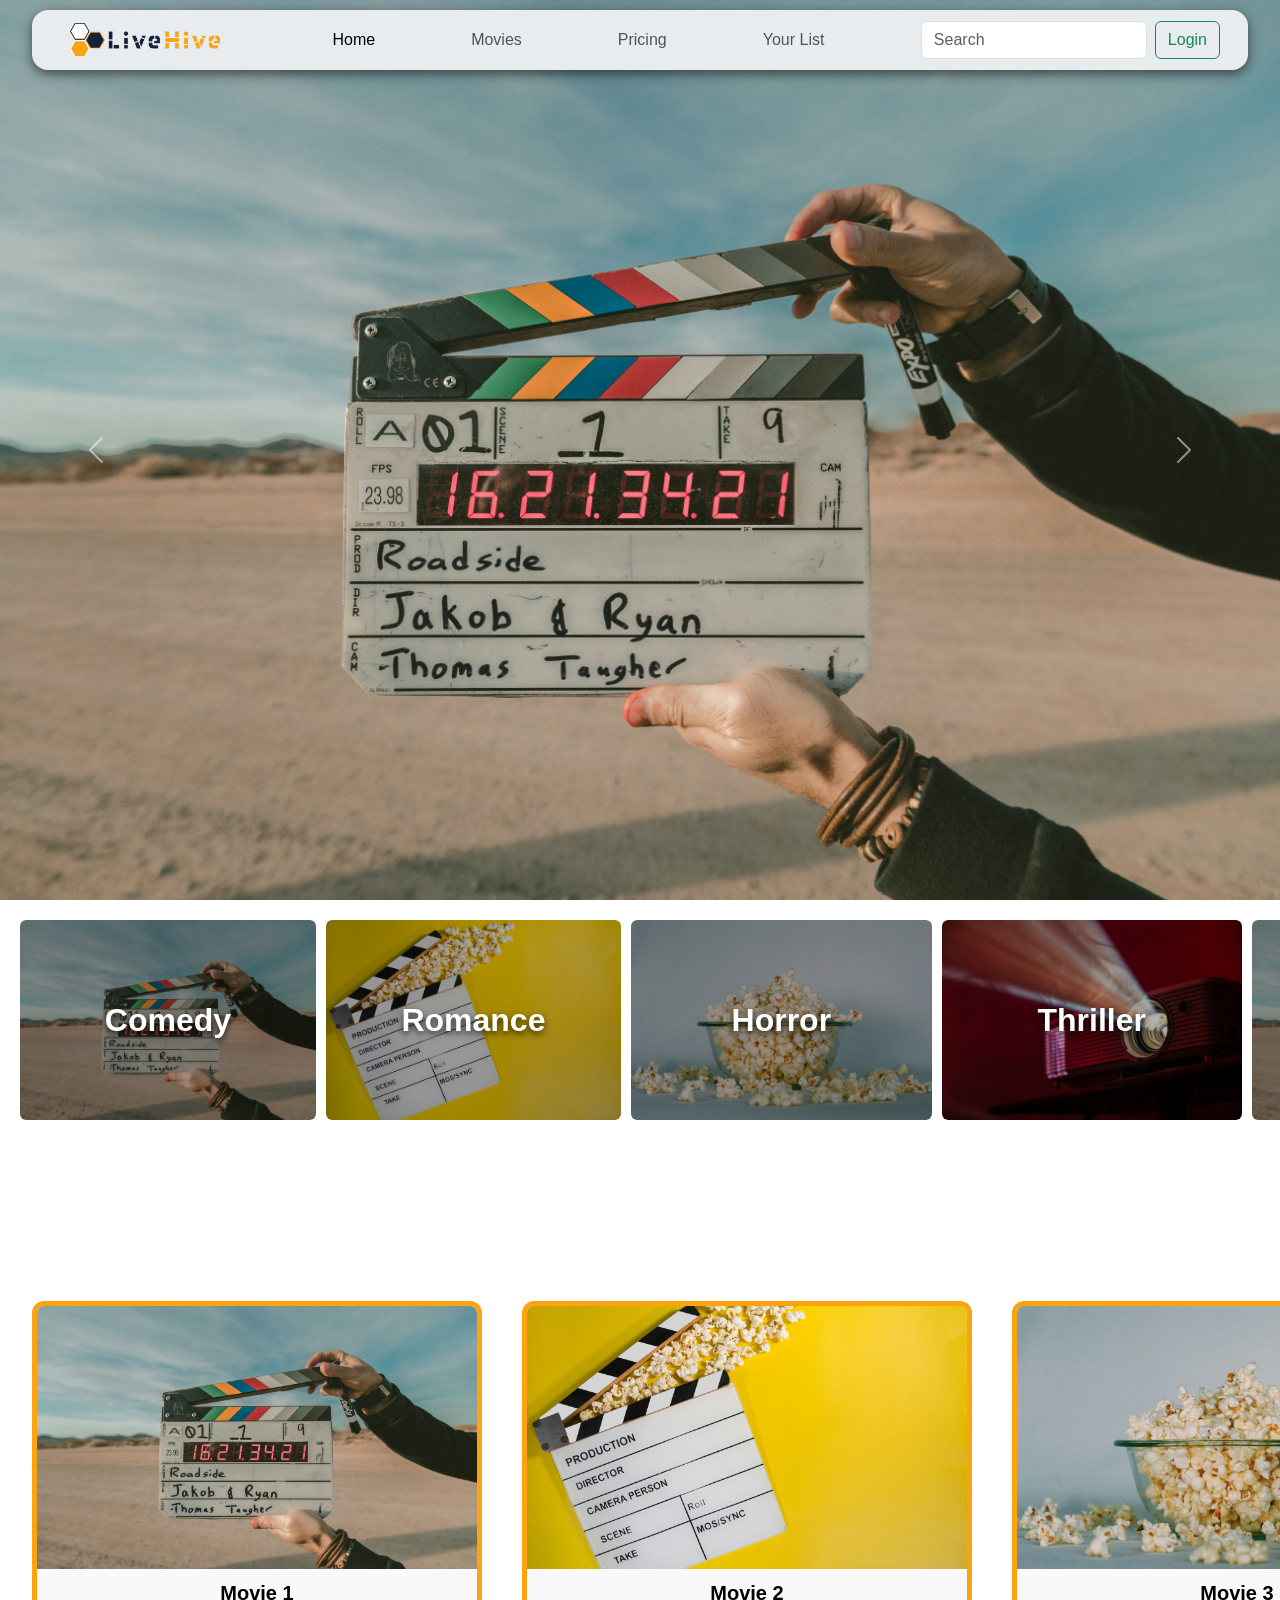
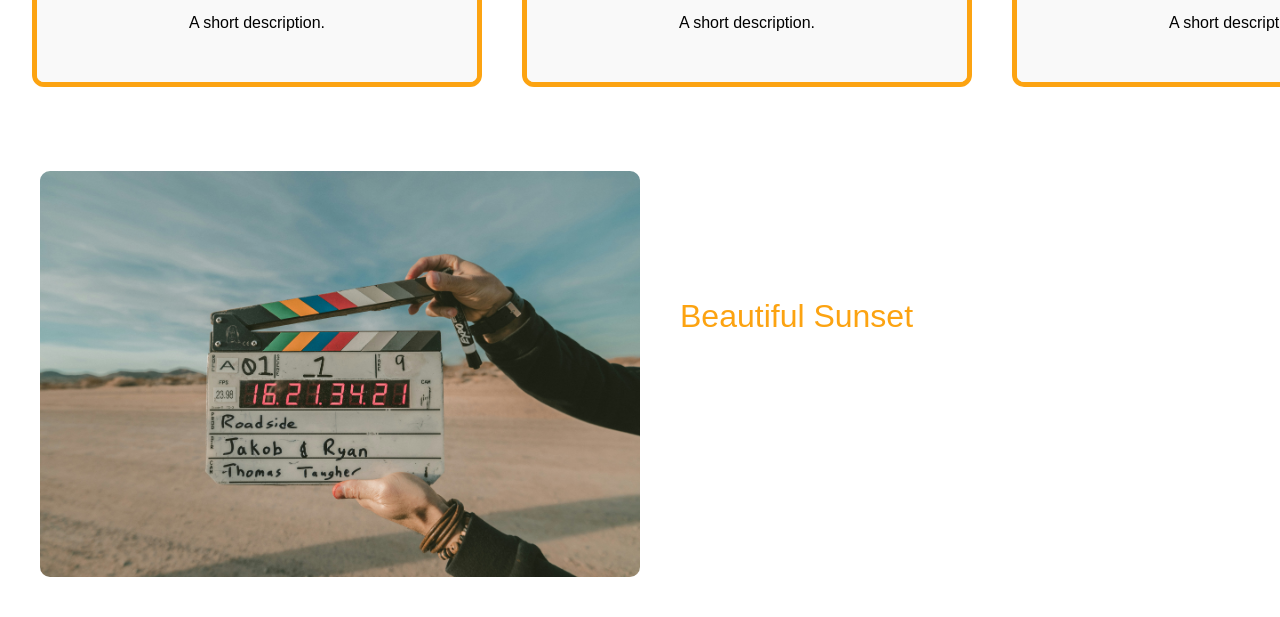
==== index.html @ a554eaaf "Homepage design" ====
<!DOCTYPE html>
<html lang="en">

<head>
  <meta charset="UTF-8">
  <meta http-equiv="X-UA-Compatible" content="IE-edge">
  <meta name="viewport" content="width-device-width, initial-scale-1.0">

  <meta name="author" content="The Runtime Errors">
  <meta name="keywords" content="">
  <title>Home</title>

  <link href="https://cdn.jsdelivr.net/npm/bootstrap@5.3.8/dist/css/bootstrap.min.css" rel="stylesheet"
    integrity="sha384-sRIl4kxILFvY47J16cr9ZwB07vP4J8+LH7qKQnuqkuIAvNWLzeN8tE5YBujZqJLB" crossorigin="anonymous">
  <link rel="stylesheet" href="css\main.css">
</head>

<body>

  <div class="container-fluid">
    <div class="row" id="movieCards">

    </div>
  </div>

   <nav class="navbar navbar-expand-lg fixed-top bg-body-secondary custom-navbar">
  <div class="container-fluid">
    <a class="navbar-brand" href="#">
      <img src="assets/imgs/Logo.png" alt="Logo" style="max-width: 150px; margin-left: 10px;">
    </a>
    <button class="navbar-toggler" type="button" data-bs-toggle="collapse" data-bs-target="#navbarTogglerDemo02" aria-controls="navbarTogglerDemo02" aria-expanded="false" aria-label="Toggle navigation">
      <span class="navbar-toggler-icon"></span>
    </button>
    <div class="collapse navbar-collapse" id="navbarTogglerDemo02">
      <ul class="navbar-nav mx-auto mb-2 mb-lg-0">
        <li class="nav-item"><a class="nav-link active" aria-current="page" href="#">Home</a></li>
        <li class="nav-item"><a class="nav-link" href="#">Movies</a></li>
        <li class="nav-item"><a class="nav-link" href="#">Pricing</a></li>
        <li class="nav-item"><a class="nav-link" href="#">Your List</a></li>
      </ul>
      <form class="d-flex" role="search">
        <input class="form-control me-2" type="search" placeholder="Search" aria-label="Search"/>
        <button class="btn btn-outline-success" type="submit">Login</button>
      </form>
    </div>
  </div>
</nav>

<div id="carouselExampleFade" class="carousel slide carousel-fade" data-bs-ride="carousel">
  <div class="carousel-inner">
    <div class="carousel-item active">
      <img src="assets/imgs/jakob-owens-CiUR8zISX60-unsplash.jpg" class="d-block w-100" alt="...">
    </div>
    <div class="carousel-item">
      <img src="assets/imgs/gr-stocks-q8P8YoR6erg-unsplash.jpg" class="d-block w-100" alt="...">
    </div>
    <div class="carousel-item">
      <img src="assets/imgs/georgia-vagim-ny-lHmsHYHk-unsplash.jpg" class="d-block w-100" alt="...">
    </div>
    <div class="carousel-item">
      <img src="assets/imgs/alex-litvin-MAYsdoYpGuk-unsplash.jpg" class="d-block w-100" alt="...">
    </div>
  </div>
  <button class="carousel-control-prev" type="button" data-bs-target="#carouselExampleFade" data-bs-slide="prev">
    <span class="carousel-control-prev-icon" aria-hidden="true"></span>
    <span class="visually-hidden">Previous</span>
  </button>
  <button class="carousel-control-next" type="button" data-bs-target="#carouselExampleFade" data-bs-slide="next">
    <span class="carousel-control-next-icon" aria-hidden="true"></span>
    <span class="visually-hidden">Next</span>
  </button>
</div>

<div class="scroll-gallery">
  <div class="image-card">
    <img src="assets/imgs/jakob-owens-CiUR8zISX60-unsplash.jpg" alt="Image 1">
    <div class="overlay-text">Comedy</div>
  </div>

  <div class="image-card">
    <img src="assets/imgs/gr-stocks-q8P8YoR6erg-unsplash.jpg" alt="Image 2">
    <div class="overlay-text">Romance</div>
  </div>

  <div class="image-card">
    <img src="assets/imgs/georgia-vagim-ny-lHmsHYHk-unsplash.jpg" alt="Image 3">
    <div class="overlay-text">Horror</div>
  </div>

  <div class="image-card">
    <img src="assets/imgs/alex-litvin-MAYsdoYpGuk-unsplash.jpg" alt="Image 4">
    <div class="overlay-text">Thriller</div>
  </div>

  <div class="image-card">
    <img src="assets/imgs/jakob-owens-CiUR8zISX60-unsplash.jpg" alt="Image 1">
    <div class="overlay-text">Comedy</div>
  </div>

  <div class="image-card">
    <img src="assets/imgs/gr-stocks-q8P8YoR6erg-unsplash.jpg" alt="Image 2">
    <div class="overlay-text">Romance</div>
  </div>

  <div class="image-card">
    <img src="assets/imgs/georgia-vagim-ny-lHmsHYHk-unsplash.jpg" alt="Image 3">
    <div class="overlay-text">Horror</div>
  </div>

  <div class="image-card">
    <img src="assets/imgs/alex-litvin-MAYsdoYpGuk-unsplash.jpg" alt="Image 4">
    <div class="overlay-text">Thriller</div>
  </div>

  <div class="image-card">
    <img src="assets/imgs/jakob-owens-CiUR8zISX60-unsplash.jpg" alt="Image 1">
    <div class="overlay-text">Comedy</div>
  </div>

  <div class="image-card">
    <img src="assets/imgs/gr-stocks-q8P8YoR6erg-unsplash.jpg" alt="Image 2">
    <div class="overlay-text">Romance</div>
  </div>

  <div class="image-card">
    <img src="assets/imgs/georgia-vagim-ny-lHmsHYHk-unsplash.jpg" alt="Image 3">
    <div class="overlay-text">Horror</div>
  </div>

  <div class="image-card">
    <img src="assets/imgs/alex-litvin-MAYsdoYpGuk-unsplash.jpg" alt="Image 4">
    <div class="overlay-text">Thriller</div>
  </div>

  
</div>

<h1>Trending</h1>

<div class="scrolling-wrapper">
  <div class="card">
    <img src="assets/imgs/jakob-owens-CiUR8zISX60-unsplash.jpg" class="card-img-top" alt="Movie 1">
    <div class="card-body">
      <h5 class="card-title">Movie 1</h5>
      <p class="card-text">A short description.</p>
    </div>
  </div>

  <div class="card">
    <img src="assets/imgs/gr-stocks-q8P8YoR6erg-unsplash.jpg" class="card-img-top" alt="Movie 2">
    <div class="card-body">
      <h5 class="card-title">Movie 2</h5>
      <p class="card-text">A short description.</p>
    </div>
  </div>

  <div class="card">
    <img src="assets/imgs/georgia-vagim-ny-lHmsHYHk-unsplash.jpg" class="card-img-top" alt="Movie 3">
    <div class="card-body">
      <h5 class="card-title">Movie 3</h5>
      <p class="card-text">A short description.</p>
    </div>
  </div>

  <div class="card">
    <img src="assets/imgs/alex-litvin-MAYsdoYpGuk-unsplash.jpg" class="card-img-top" alt="Movie 4">
    <div class="card-body">
      <h5 class="card-title">Movie 4</h5>
      <p class="card-text">A short description.</p>
    </div>
  </div>

  <div class="card">
    <img src="assets/imgs/jakob-owens-CiUR8zISX60-unsplash.jpg" class="card-img-top" alt="Movie 1">
    <div class="card-body">
      <h5 class="card-title">Movie 5</h5>
      <p class="card-text">A short description.</p>
    </div>
  </div>

  <div class="card">
    <img src="assets/imgs/gr-stocks-q8P8YoR6erg-unsplash.jpg" class="card-img-top" alt="Movie 2">
    <div class="card-body">
      <h5 class="card-title">Movie 6</h5>
      <p class="card-text">A short description.</p>
    </div>
  </div>

  <div class="card">
    <img src="assets/imgs/georgia-vagim-ny-lHmsHYHk-unsplash.jpg" class="card-img-top" alt="Movie 3">
    <div class="card-body">
      <h5 class="card-title">Movie 7</h5>
      <p class="card-text">A short description.</p>
    </div>
  </div>

  <div class="card">
    <img src="assets/imgs/alex-litvin-MAYsdoYpGuk-unsplash.jpg" class="card-img-top" alt="Movie 4">
    <div class="card-body">
      <h5 class="card-title">Movie 8</h5>
      <p class="card-text">A short description.</p>
    </div>
  </div>

</div>

<div class="image-text-full">
  <img src="assets/imgs/jakob-owens-CiUR8zISX60-unsplash.jpg" alt="Sample Image">
  <div class="text-block">
    <h2>Beautiful Sunset</h2>
    <p>
      Experience the serene beauty of nature as the sun dips below the horizon,
      painting the sky with vibrant hues of orange and pink. Perfect for evening relaxation.
    </p>
  </div>
</div>



  <script src="https://cdn.jsdelivr.net/npm/bootstrap@5.3.8/dist/js/bootstrap.bundle.min.js"
    integrity="sha384-FKyoEForCGlyvwx9Hj09JcYn3nv7wiPVlz7YYwJrWVcXK/BmnVDxM+D2scQbITxI"
    crossorigin="anonymous"></script>
  <script src="js/jQuery.js"></script>
  <script src="js/script.js"></script>
</body>

</html>
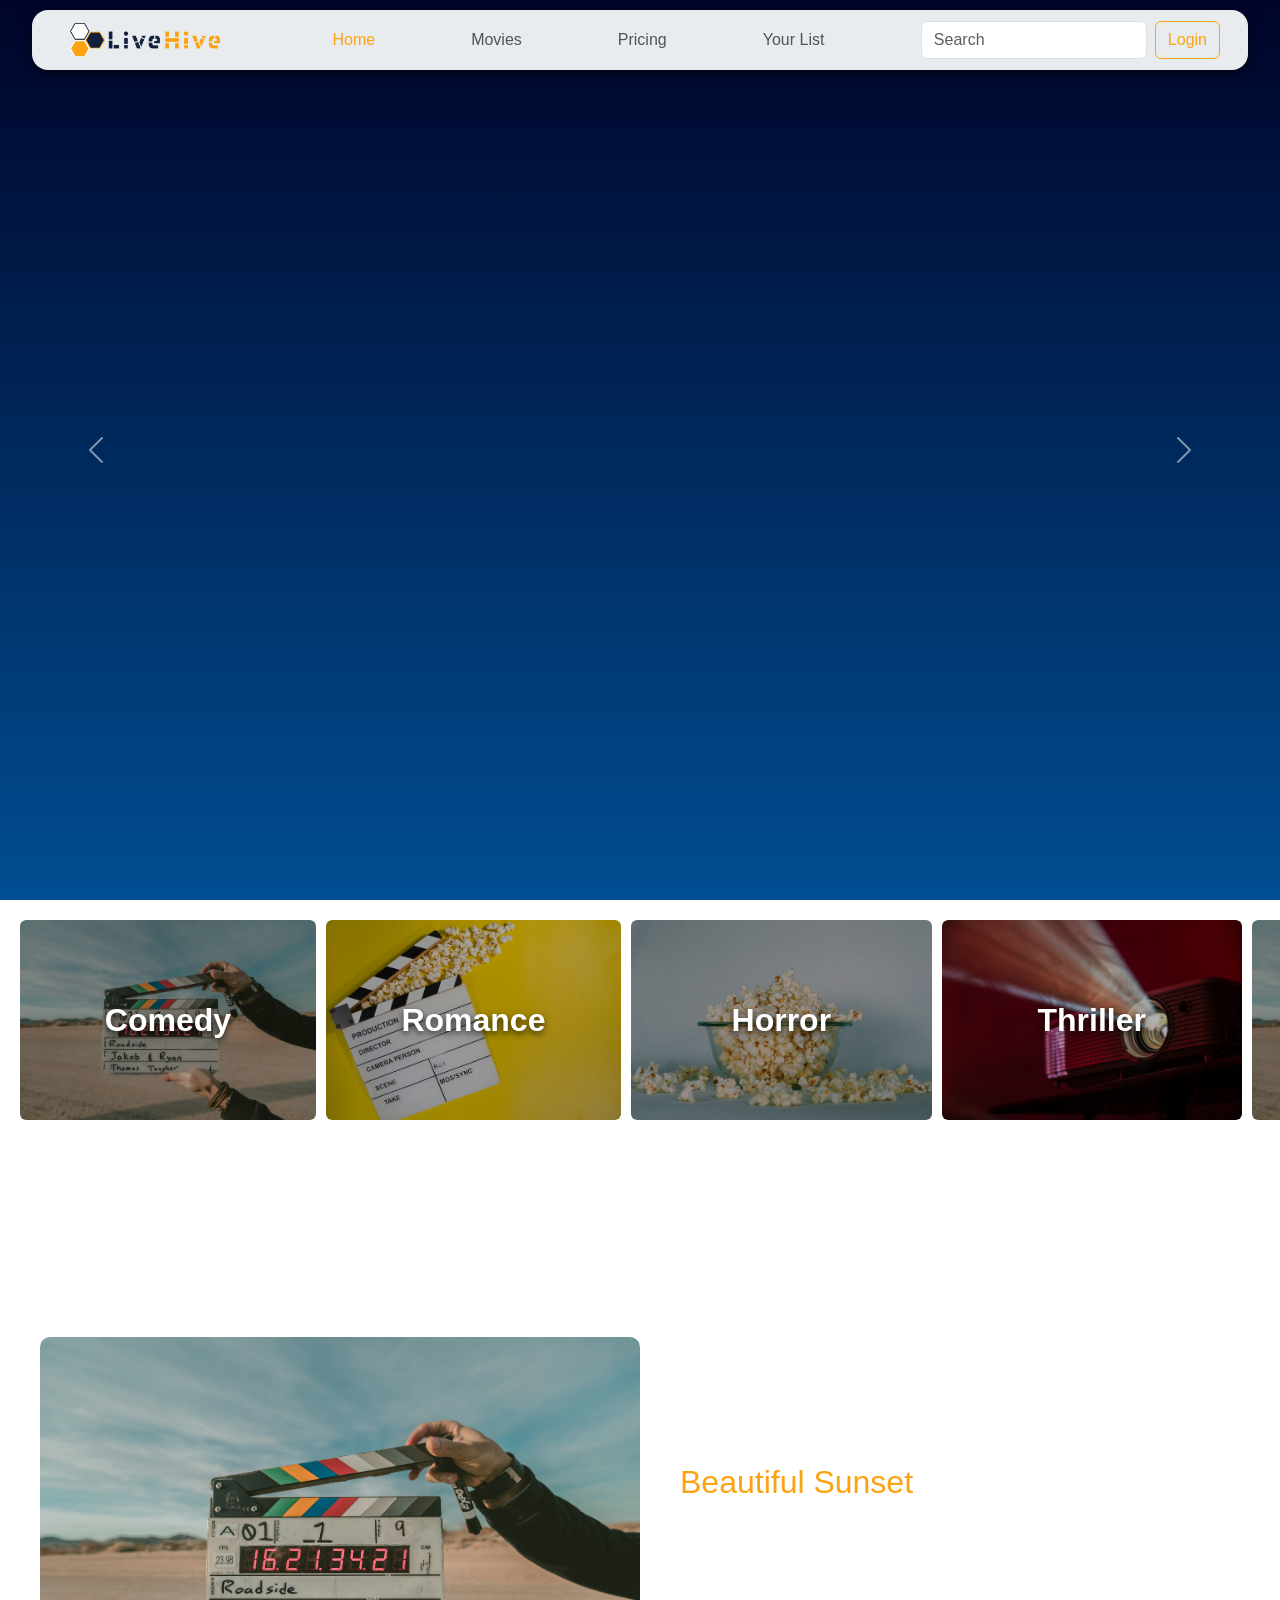
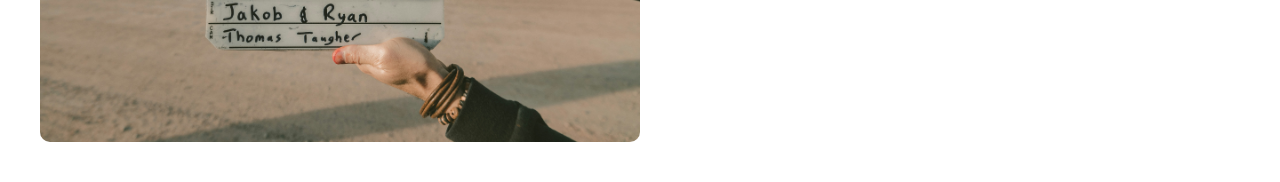
==== commit 895c0f73: "HTML, CSS and JS modifications Added movie list page and populated it. Added Genre sorting. Pushed A" ====
--- a/index.html
+++ b/index.html
@@ -8,7 +8,7 @@
 
   <meta name="author" content="The Runtime Errors">
   <meta name="keywords" content="">
-  <title>Home</title>
+  <title>Home | LiveHive</title>
 
   <link href="https://cdn.jsdelivr.net/npm/bootstrap@5.3.8/dist/css/bootstrap.min.css" rel="stylesheet"
     integrity="sha384-sRIl4kxILFvY47J16cr9ZwB07vP4J8+LH7qKQnuqkuIAvNWLzeN8tE5YBujZqJLB" crossorigin="anonymous">
@@ -16,204 +16,198 @@
 </head>
 
 <body>
-
-  <div class="container-fluid">
-    <div class="row" id="movieCards">
-
-    </div>
-  </div>
-
-   <nav class="navbar navbar-expand-lg fixed-top bg-body-secondary custom-navbar">
-  <div class="container-fluid">
-    <a class="navbar-brand" href="#">
-      <img src="assets/imgs/Logo.png" alt="Logo" style="max-width: 150px; margin-left: 10px;">
-    </a>
-    <button class="navbar-toggler" type="button" data-bs-toggle="collapse" data-bs-target="#navbarTogglerDemo02" aria-controls="navbarTogglerDemo02" aria-expanded="false" aria-label="Toggle navigation">
-      <span class="navbar-toggler-icon"></span>
+  <nav class="navbar navbar-expand-lg fixed-top bg-body-secondary custom-navbar">
+    <div class="container-fluid">
+      <a class="navbar-brand" href="index.html">
+        <img src="assets/imgs/Logo.png" alt="Logo" style="max-width: 150px; margin-left: 10px;">
+      </a>
+      <button class="navbar-toggler" type="button" data-bs-toggle="collapse" data-bs-target="#navbarTogglerDemo02"
+        aria-controls="navbarTogglerDemo02" aria-expanded="false" aria-label="Toggle navigation">
+        <span class="navbar-toggler-icon"></span>
+      </button>
+      <div class="collapse navbar-collapse" id="navbarTogglerDemo02">
+        <ul class="navbar-nav mx-auto mb-2 mb-lg-0">
+          <li class="nav-item"><a class="nav-link active" aria-current="page" href="index.html">Home</a></li>
+          <li class="nav-item"><a class="nav-link" href="pages/movie_list.html">Movies</a></li>
+          <li class="nav-item"><a class="nav-link" href="#">Pricing</a></li>
+          <li class="nav-item"><a class="nav-link" href="pages/watchlist.html">Your List</a></li>
+        </ul>
+        <form class="d-flex" role="search">
+          <input class="form-control me-2" type="search" placeholder="Search" aria-label="Search" />
+          <button class="btn btn-outline-success" type="submit">Login</button>
+        </form>
+      </div>
+    </div>
+  </nav>
+
+  <div id="carouselExampleFade" class="carousel slide carousel-fade" data-bs-ride="carousel">
+    <div id="header-carousel" class="carousel-inner">
+      <!-- <div class="carousel-item active">
+        <img src="assets/imgs/jakob-owens-CiUR8zISX60-unsplash.jpg" class="d-block w-100" alt="...">
+      </div>
+      <div class="carousel-item">
+        <img src="assets/imgs/gr-stocks-q8P8YoR6erg-unsplash.jpg" class="d-block w-100" alt="...">
+      </div>
+      <div class="carousel-item">
+        <img src="assets/imgs/georgia-vagim-ny-lHmsHYHk-unsplash.jpg" class="d-block w-100" alt="...">
+      </div>
+      <div class="carousel-item">
+        <img src="assets/imgs/alex-litvin-MAYsdoYpGuk-unsplash.jpg" class="d-block w-100" alt="...">
+      </div> -->
+    </div>
+    <button class="carousel-control-prev" type="button" data-bs-target="#carouselExampleFade" data-bs-slide="prev">
+      <span class="carousel-control-prev-icon" aria-hidden="true"></span>
+      <span class="visually-hidden">Previous</span>
     </button>
-    <div class="collapse navbar-collapse" id="navbarTogglerDemo02">
-      <ul class="navbar-nav mx-auto mb-2 mb-lg-0">
-        <li class="nav-item"><a class="nav-link active" aria-current="page" href="#">Home</a></li>
-        <li class="nav-item"><a class="nav-link" href="#">Movies</a></li>
-        <li class="nav-item"><a class="nav-link" href="#">Pricing</a></li>
-        <li class="nav-item"><a class="nav-link" href="#">Your List</a></li>
-      </ul>
-      <form class="d-flex" role="search">
-        <input class="form-control me-2" type="search" placeholder="Search" aria-label="Search"/>
-        <button class="btn btn-outline-success" type="submit">Login</button>
-      </form>
-    </div>
-  </div>
-</nav>
-
-<div id="carouselExampleFade" class="carousel slide carousel-fade" data-bs-ride="carousel">
-  <div class="carousel-inner">
-    <div class="carousel-item active">
-      <img src="assets/imgs/jakob-owens-CiUR8zISX60-unsplash.jpg" class="d-block w-100" alt="...">
-    </div>
-    <div class="carousel-item">
-      <img src="assets/imgs/gr-stocks-q8P8YoR6erg-unsplash.jpg" class="d-block w-100" alt="...">
-    </div>
-    <div class="carousel-item">
-      <img src="assets/imgs/georgia-vagim-ny-lHmsHYHk-unsplash.jpg" class="d-block w-100" alt="...">
-    </div>
-    <div class="carousel-item">
-      <img src="assets/imgs/alex-litvin-MAYsdoYpGuk-unsplash.jpg" class="d-block w-100" alt="...">
-    </div>
-  </div>
-  <button class="carousel-control-prev" type="button" data-bs-target="#carouselExampleFade" data-bs-slide="prev">
-    <span class="carousel-control-prev-icon" aria-hidden="true"></span>
-    <span class="visually-hidden">Previous</span>
-  </button>
-  <button class="carousel-control-next" type="button" data-bs-target="#carouselExampleFade" data-bs-slide="next">
-    <span class="carousel-control-next-icon" aria-hidden="true"></span>
-    <span class="visually-hidden">Next</span>
-  </button>
-</div>
-
-<div class="scroll-gallery">
-  <div class="image-card">
-    <img src="assets/imgs/jakob-owens-CiUR8zISX60-unsplash.jpg" alt="Image 1">
-    <div class="overlay-text">Comedy</div>
-  </div>
-
-  <div class="image-card">
-    <img src="assets/imgs/gr-stocks-q8P8YoR6erg-unsplash.jpg" alt="Image 2">
-    <div class="overlay-text">Romance</div>
-  </div>
-
-  <div class="image-card">
-    <img src="assets/imgs/georgia-vagim-ny-lHmsHYHk-unsplash.jpg" alt="Image 3">
-    <div class="overlay-text">Horror</div>
-  </div>
-
-  <div class="image-card">
-    <img src="assets/imgs/alex-litvin-MAYsdoYpGuk-unsplash.jpg" alt="Image 4">
-    <div class="overlay-text">Thriller</div>
-  </div>
-
-  <div class="image-card">
-    <img src="assets/imgs/jakob-owens-CiUR8zISX60-unsplash.jpg" alt="Image 1">
-    <div class="overlay-text">Comedy</div>
-  </div>
-
-  <div class="image-card">
-    <img src="assets/imgs/gr-stocks-q8P8YoR6erg-unsplash.jpg" alt="Image 2">
-    <div class="overlay-text">Romance</div>
-  </div>
-
-  <div class="image-card">
-    <img src="assets/imgs/georgia-vagim-ny-lHmsHYHk-unsplash.jpg" alt="Image 3">
-    <div class="overlay-text">Horror</div>
-  </div>
-
-  <div class="image-card">
-    <img src="assets/imgs/alex-litvin-MAYsdoYpGuk-unsplash.jpg" alt="Image 4">
-    <div class="overlay-text">Thriller</div>
-  </div>
-
-  <div class="image-card">
-    <img src="assets/imgs/jakob-owens-CiUR8zISX60-unsplash.jpg" alt="Image 1">
-    <div class="overlay-text">Comedy</div>
-  </div>
-
-  <div class="image-card">
-    <img src="assets/imgs/gr-stocks-q8P8YoR6erg-unsplash.jpg" alt="Image 2">
-    <div class="overlay-text">Romance</div>
-  </div>
-
-  <div class="image-card">
-    <img src="assets/imgs/georgia-vagim-ny-lHmsHYHk-unsplash.jpg" alt="Image 3">
-    <div class="overlay-text">Horror</div>
-  </div>
-
-  <div class="image-card">
-    <img src="assets/imgs/alex-litvin-MAYsdoYpGuk-unsplash.jpg" alt="Image 4">
-    <div class="overlay-text">Thriller</div>
-  </div>
-
-  
-</div>
-
-<h1>Trending</h1>
-
-<div class="scrolling-wrapper">
-  <div class="card">
-    <img src="assets/imgs/jakob-owens-CiUR8zISX60-unsplash.jpg" class="card-img-top" alt="Movie 1">
-    <div class="card-body">
-      <h5 class="card-title">Movie 1</h5>
-      <p class="card-text">A short description.</p>
-    </div>
-  </div>
-
-  <div class="card">
-    <img src="assets/imgs/gr-stocks-q8P8YoR6erg-unsplash.jpg" class="card-img-top" alt="Movie 2">
-    <div class="card-body">
-      <h5 class="card-title">Movie 2</h5>
-      <p class="card-text">A short description.</p>
-    </div>
-  </div>
-
-  <div class="card">
-    <img src="assets/imgs/georgia-vagim-ny-lHmsHYHk-unsplash.jpg" class="card-img-top" alt="Movie 3">
-    <div class="card-body">
-      <h5 class="card-title">Movie 3</h5>
-      <p class="card-text">A short description.</p>
-    </div>
-  </div>
-
-  <div class="card">
-    <img src="assets/imgs/alex-litvin-MAYsdoYpGuk-unsplash.jpg" class="card-img-top" alt="Movie 4">
-    <div class="card-body">
-      <h5 class="card-title">Movie 4</h5>
-      <p class="card-text">A short description.</p>
-    </div>
-  </div>
-
-  <div class="card">
-    <img src="assets/imgs/jakob-owens-CiUR8zISX60-unsplash.jpg" class="card-img-top" alt="Movie 1">
-    <div class="card-body">
-      <h5 class="card-title">Movie 5</h5>
-      <p class="card-text">A short description.</p>
-    </div>
-  </div>
-
-  <div class="card">
-    <img src="assets/imgs/gr-stocks-q8P8YoR6erg-unsplash.jpg" class="card-img-top" alt="Movie 2">
-    <div class="card-body">
-      <h5 class="card-title">Movie 6</h5>
-      <p class="card-text">A short description.</p>
-    </div>
-  </div>
-
-  <div class="card">
-    <img src="assets/imgs/georgia-vagim-ny-lHmsHYHk-unsplash.jpg" class="card-img-top" alt="Movie 3">
-    <div class="card-body">
-      <h5 class="card-title">Movie 7</h5>
-      <p class="card-text">A short description.</p>
-    </div>
-  </div>
-
-  <div class="card">
-    <img src="assets/imgs/alex-litvin-MAYsdoYpGuk-unsplash.jpg" class="card-img-top" alt="Movie 4">
-    <div class="card-body">
-      <h5 class="card-title">Movie 8</h5>
-      <p class="card-text">A short description.</p>
-    </div>
-  </div>
-
-</div>
-
-<div class="image-text-full">
-  <img src="assets/imgs/jakob-owens-CiUR8zISX60-unsplash.jpg" alt="Sample Image">
-  <div class="text-block">
-    <h2>Beautiful Sunset</h2>
-    <p>
-      Experience the serene beauty of nature as the sun dips below the horizon,
-      painting the sky with vibrant hues of orange and pink. Perfect for evening relaxation.
-    </p>
-  </div>
-</div>
+    <button class="carousel-control-next" type="button" data-bs-target="#carouselExampleFade" data-bs-slide="next">
+      <span class="carousel-control-next-icon" aria-hidden="true"></span>
+      <span class="visually-hidden">Next</span>
+    </button>
+  </div>
+
+  <div class="scroll-gallery">
+    <div class="image-card">
+      <img src="assets/imgs/jakob-owens-CiUR8zISX60-unsplash.jpg" alt="Image 1">
+      <div class="overlay-text">Comedy</div>
+    </div>
+
+    <div class="image-card">
+      <img src="assets/imgs/gr-stocks-q8P8YoR6erg-unsplash.jpg" alt="Image 2">
+      <div class="overlay-text">Romance</div>
+    </div>
+
+    <div class="image-card">
+      <img src="assets/imgs/georgia-vagim-ny-lHmsHYHk-unsplash.jpg" alt="Image 3">
+      <div class="overlay-text">Horror</div>
+    </div>
+
+    <div class="image-card">
+      <img src="assets/imgs/alex-litvin-MAYsdoYpGuk-unsplash.jpg" alt="Image 4">
+      <div class="overlay-text">Thriller</div>
+    </div>
+
+    <div class="image-card">
+      <img src="assets/imgs/jakob-owens-CiUR8zISX60-unsplash.jpg" alt="Image 1">
+      <div class="overlay-text">Comedy</div>
+    </div>
+
+    <div class="image-card">
+      <img src="assets/imgs/gr-stocks-q8P8YoR6erg-unsplash.jpg" alt="Image 2">
+      <div class="overlay-text">Romance</div>
+    </div>
+
+    <div class="image-card">
+      <img src="assets/imgs/georgia-vagim-ny-lHmsHYHk-unsplash.jpg" alt="Image 3">
+      <div class="overlay-text">Horror</div>
+    </div>
+
+    <div class="image-card">
+      <img src="assets/imgs/alex-litvin-MAYsdoYpGuk-unsplash.jpg" alt="Image 4">
+      <div class="overlay-text">Thriller</div>
+    </div>
+
+    <div class="image-card">
+      <img src="assets/imgs/jakob-owens-CiUR8zISX60-unsplash.jpg" alt="Image 1">
+      <div class="overlay-text">Comedy</div>
+    </div>
+
+    <div class="image-card">
+      <img src="assets/imgs/gr-stocks-q8P8YoR6erg-unsplash.jpg" alt="Image 2">
+      <div class="overlay-text">Romance</div>
+    </div>
+
+    <div class="image-card">
+      <img src="assets/imgs/georgia-vagim-ny-lHmsHYHk-unsplash.jpg" alt="Image 3">
+      <div class="overlay-text">Horror</div>
+    </div>
+
+    <div class="image-card">
+      <img src="assets/imgs/alex-litvin-MAYsdoYpGuk-unsplash.jpg" alt="Image 4">
+      <div class="overlay-text">Thriller</div>
+    </div>
+
+
+  </div>
+
+  <h1>Trending</h1>
+
+  <div id="top-10-movies" class="scrolling-wrapper">
+    <!-- <div class="card">
+      <img src="assets/imgs/jakob-owens-CiUR8zISX60-unsplash.jpg" class="card-img-top" alt="Movie 1">
+      <div class="card-body">
+        <h5 class="card-title">Movie 1</h5>
+        <p class="card-text">A short description.</p>
+      </div>
+    </div>
+
+    <div class="card">
+      <img src="assets/imgs/gr-stocks-q8P8YoR6erg-unsplash.jpg" class="card-img-top" alt="Movie 2">
+      <div class="card-body">
+        <h5 class="card-title">Movie 2</h5>
+        <p class="card-text">A short description.</p>
+      </div>
+    </div>
+
+    <div class="card">
+      <img src="assets/imgs/georgia-vagim-ny-lHmsHYHk-unsplash.jpg" class="card-img-top" alt="Movie 3">
+      <div class="card-body">
+        <h5 class="card-title">Movie 3</h5>
+        <p class="card-text">A short description.</p>
+      </div>
+    </div>
+
+    <div class="card">
+      <img src="assets/imgs/alex-litvin-MAYsdoYpGuk-unsplash.jpg" class="card-img-top" alt="Movie 4">
+      <div class="card-body">
+        <h5 class="card-title">Movie 4</h5>
+        <p class="card-text">A short description.</p>
+      </div>
+    </div>
+
+    <div class="card">
+      <img src="assets/imgs/jakob-owens-CiUR8zISX60-unsplash.jpg" class="card-img-top" alt="Movie 1">
+      <div class="card-body">
+        <h5 class="card-title">Movie 5</h5>
+        <p class="card-text">A short description.</p>
+      </div>
+    </div>
+
+    <div class="card">
+      <img src="assets/imgs/gr-stocks-q8P8YoR6erg-unsplash.jpg" class="card-img-top" alt="Movie 2">
+      <div class="card-body">
+        <h5 class="card-title">Movie 6</h5>
+        <p class="card-text">A short description.</p>
+      </div>
+    </div>
+
+    <div class="card">
+      <img src="assets/imgs/georgia-vagim-ny-lHmsHYHk-unsplash.jpg" class="card-img-top" alt="Movie 3">
+      <div class="card-body">
+        <h5 class="card-title">Movie 7</h5>
+        <p class="card-text">A short description.</p>
+      </div>
+    </div>
+
+    <div class="card">
+      <img src="assets/imgs/alex-litvin-MAYsdoYpGuk-unsplash.jpg" class="card-img-top" alt="Movie 4">
+      <div class="card-body">
+        <h5 class="card-title">Movie 8</h5>
+        <p class="card-text">A short description.</p>
+      </div>
+    </div> -->
+
+  </div>
+
+  <div class="image-text-full">
+    <img src="assets/imgs/jakob-owens-CiUR8zISX60-unsplash.jpg" alt="Sample Image">
+    <div class="text-block">
+      <h2>Beautiful Sunset</h2>
+      <p>
+        Experience the serene beauty of nature as the sun dips below the horizon,
+        painting the sky with vibrant hues of orange and pink. Perfect for evening relaxation.
+      </p>
+    </div>
+  </div>
 
 
 
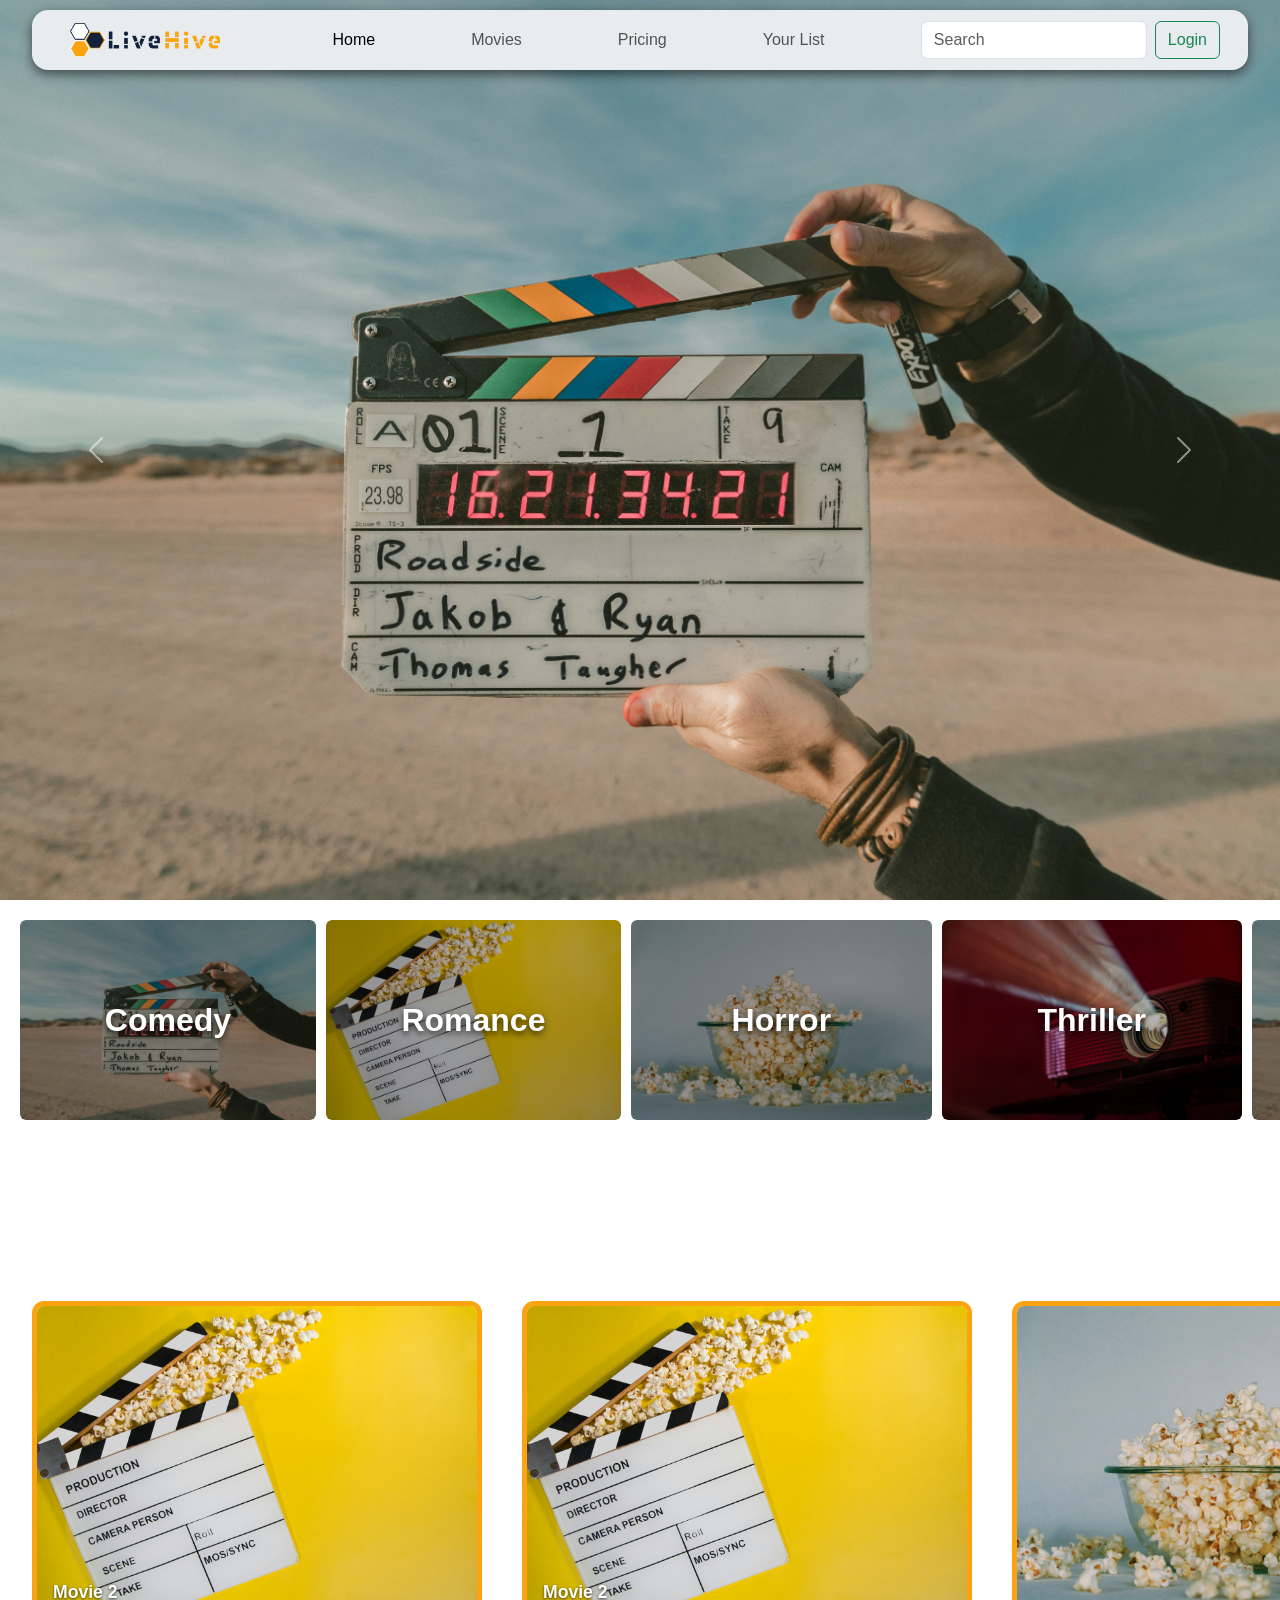
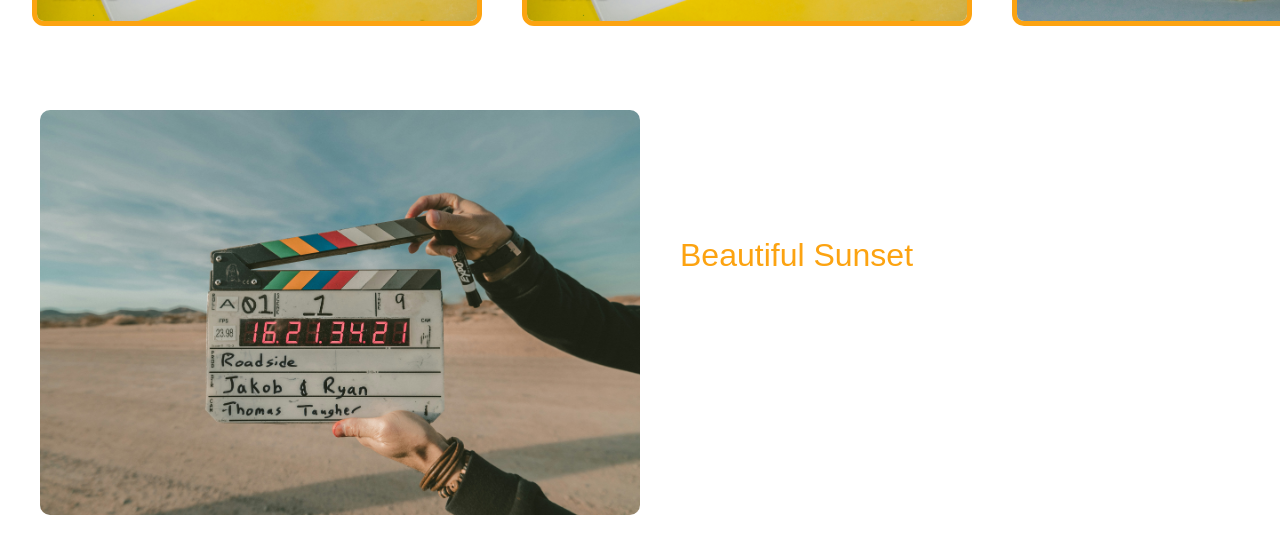
==== commit 995da4d2: "Final changes" ====
--- a/index.html
+++ b/index.html
@@ -8,7 +8,7 @@
 
   <meta name="author" content="The Runtime Errors">
   <meta name="keywords" content="">
-  <title>Home | LiveHive</title>
+  <title>Home</title>
 
   <link href="https://cdn.jsdelivr.net/npm/bootstrap@5.3.8/dist/css/bootstrap.min.css" rel="stylesheet"
     integrity="sha384-sRIl4kxILFvY47J16cr9ZwB07vP4J8+LH7qKQnuqkuIAvNWLzeN8tE5YBujZqJLB" crossorigin="anonymous">
@@ -16,198 +16,206 @@
 </head>
 
 <body>
-  <nav class="navbar navbar-expand-lg fixed-top bg-body-secondary custom-navbar">
-    <div class="container-fluid">
-      <a class="navbar-brand" href="index.html">
-        <img src="assets/imgs/Logo.png" alt="Logo" style="max-width: 150px; margin-left: 10px;">
-      </a>
-      <button class="navbar-toggler" type="button" data-bs-toggle="collapse" data-bs-target="#navbarTogglerDemo02"
-        aria-controls="navbarTogglerDemo02" aria-expanded="false" aria-label="Toggle navigation">
-        <span class="navbar-toggler-icon"></span>
-      </button>
-      <div class="collapse navbar-collapse" id="navbarTogglerDemo02">
-        <ul class="navbar-nav mx-auto mb-2 mb-lg-0">
-          <li class="nav-item"><a class="nav-link active" aria-current="page" href="index.html">Home</a></li>
-          <li class="nav-item"><a class="nav-link" href="pages/movie_list.html">Movies</a></li>
-          <li class="nav-item"><a class="nav-link" href="#">Pricing</a></li>
-          <li class="nav-item"><a class="nav-link" href="pages/watchlist.html">Your List</a></li>
-        </ul>
-        <form class="d-flex" role="search">
-          <input class="form-control me-2" type="search" placeholder="Search" aria-label="Search" />
-          <button class="btn btn-outline-success" type="submit">Login</button>
-        </form>
-      </div>
-    </div>
-  </nav>
-
-  <div id="carouselExampleFade" class="carousel slide carousel-fade" data-bs-ride="carousel">
-    <div id="header-carousel" class="carousel-inner">
-      <!-- <div class="carousel-item active">
-        <img src="assets/imgs/jakob-owens-CiUR8zISX60-unsplash.jpg" class="d-block w-100" alt="...">
-      </div>
-      <div class="carousel-item">
-        <img src="assets/imgs/gr-stocks-q8P8YoR6erg-unsplash.jpg" class="d-block w-100" alt="...">
-      </div>
-      <div class="carousel-item">
-        <img src="assets/imgs/georgia-vagim-ny-lHmsHYHk-unsplash.jpg" class="d-block w-100" alt="...">
-      </div>
-      <div class="carousel-item">
-        <img src="assets/imgs/alex-litvin-MAYsdoYpGuk-unsplash.jpg" class="d-block w-100" alt="...">
-      </div> -->
-    </div>
-    <button class="carousel-control-prev" type="button" data-bs-target="#carouselExampleFade" data-bs-slide="prev">
-      <span class="carousel-control-prev-icon" aria-hidden="true"></span>
-      <span class="visually-hidden">Previous</span>
+
+  <div class="container-fluid">
+    <div class="row" id="movieCards">
+
+    </div>
+  </div>
+
+   <nav class="navbar navbar-expand-lg fixed-top bg-body-secondary custom-navbar">
+  <div class="container-fluid">
+    <a class="navbar-brand" href="#">
+      <img src="assets/imgs/Logo.png" alt="Logo" style="max-width: 150px; margin-left: 10px;">
+    </a>
+    <button class="navbar-toggler" type="button" data-bs-toggle="collapse" data-bs-target="#navbarTogglerDemo02" aria-controls="navbarTogglerDemo02" aria-expanded="false" aria-label="Toggle navigation">
+      <span class="navbar-toggler-icon"></span>
     </button>
-    <button class="carousel-control-next" type="button" data-bs-target="#carouselExampleFade" data-bs-slide="next">
-      <span class="carousel-control-next-icon" aria-hidden="true"></span>
-      <span class="visually-hidden">Next</span>
-    </button>
-  </div>
-
-  <div class="scroll-gallery">
-    <div class="image-card">
-      <img src="assets/imgs/jakob-owens-CiUR8zISX60-unsplash.jpg" alt="Image 1">
-      <div class="overlay-text">Comedy</div>
-    </div>
-
-    <div class="image-card">
-      <img src="assets/imgs/gr-stocks-q8P8YoR6erg-unsplash.jpg" alt="Image 2">
-      <div class="overlay-text">Romance</div>
-    </div>
-
-    <div class="image-card">
-      <img src="assets/imgs/georgia-vagim-ny-lHmsHYHk-unsplash.jpg" alt="Image 3">
-      <div class="overlay-text">Horror</div>
-    </div>
-
-    <div class="image-card">
-      <img src="assets/imgs/alex-litvin-MAYsdoYpGuk-unsplash.jpg" alt="Image 4">
-      <div class="overlay-text">Thriller</div>
-    </div>
-
-    <div class="image-card">
-      <img src="assets/imgs/jakob-owens-CiUR8zISX60-unsplash.jpg" alt="Image 1">
-      <div class="overlay-text">Comedy</div>
-    </div>
-
-    <div class="image-card">
-      <img src="assets/imgs/gr-stocks-q8P8YoR6erg-unsplash.jpg" alt="Image 2">
-      <div class="overlay-text">Romance</div>
-    </div>
-
-    <div class="image-card">
-      <img src="assets/imgs/georgia-vagim-ny-lHmsHYHk-unsplash.jpg" alt="Image 3">
-      <div class="overlay-text">Horror</div>
-    </div>
-
-    <div class="image-card">
-      <img src="assets/imgs/alex-litvin-MAYsdoYpGuk-unsplash.jpg" alt="Image 4">
-      <div class="overlay-text">Thriller</div>
-    </div>
-
-    <div class="image-card">
-      <img src="assets/imgs/jakob-owens-CiUR8zISX60-unsplash.jpg" alt="Image 1">
-      <div class="overlay-text">Comedy</div>
-    </div>
-
-    <div class="image-card">
-      <img src="assets/imgs/gr-stocks-q8P8YoR6erg-unsplash.jpg" alt="Image 2">
-      <div class="overlay-text">Romance</div>
-    </div>
-
-    <div class="image-card">
-      <img src="assets/imgs/georgia-vagim-ny-lHmsHYHk-unsplash.jpg" alt="Image 3">
-      <div class="overlay-text">Horror</div>
-    </div>
-
-    <div class="image-card">
-      <img src="assets/imgs/alex-litvin-MAYsdoYpGuk-unsplash.jpg" alt="Image 4">
-      <div class="overlay-text">Thriller</div>
-    </div>
-
-
-  </div>
-
-  <h1>Trending</h1>
-
-  <div id="top-10-movies" class="scrolling-wrapper">
-    <!-- <div class="card">
-      <img src="assets/imgs/jakob-owens-CiUR8zISX60-unsplash.jpg" class="card-img-top" alt="Movie 1">
-      <div class="card-body">
-        <h5 class="card-title">Movie 1</h5>
-        <p class="card-text">A short description.</p>
-      </div>
-    </div>
-
-    <div class="card">
-      <img src="assets/imgs/gr-stocks-q8P8YoR6erg-unsplash.jpg" class="card-img-top" alt="Movie 2">
-      <div class="card-body">
-        <h5 class="card-title">Movie 2</h5>
-        <p class="card-text">A short description.</p>
-      </div>
-    </div>
-
-    <div class="card">
-      <img src="assets/imgs/georgia-vagim-ny-lHmsHYHk-unsplash.jpg" class="card-img-top" alt="Movie 3">
-      <div class="card-body">
-        <h5 class="card-title">Movie 3</h5>
-        <p class="card-text">A short description.</p>
-      </div>
-    </div>
-
-    <div class="card">
-      <img src="assets/imgs/alex-litvin-MAYsdoYpGuk-unsplash.jpg" class="card-img-top" alt="Movie 4">
-      <div class="card-body">
-        <h5 class="card-title">Movie 4</h5>
-        <p class="card-text">A short description.</p>
-      </div>
-    </div>
-
-    <div class="card">
-      <img src="assets/imgs/jakob-owens-CiUR8zISX60-unsplash.jpg" class="card-img-top" alt="Movie 1">
-      <div class="card-body">
-        <h5 class="card-title">Movie 5</h5>
-        <p class="card-text">A short description.</p>
-      </div>
-    </div>
-
-    <div class="card">
-      <img src="assets/imgs/gr-stocks-q8P8YoR6erg-unsplash.jpg" class="card-img-top" alt="Movie 2">
-      <div class="card-body">
-        <h5 class="card-title">Movie 6</h5>
-        <p class="card-text">A short description.</p>
-      </div>
-    </div>
-
-    <div class="card">
-      <img src="assets/imgs/georgia-vagim-ny-lHmsHYHk-unsplash.jpg" class="card-img-top" alt="Movie 3">
-      <div class="card-body">
-        <h5 class="card-title">Movie 7</h5>
-        <p class="card-text">A short description.</p>
-      </div>
-    </div>
-
-    <div class="card">
-      <img src="assets/imgs/alex-litvin-MAYsdoYpGuk-unsplash.jpg" class="card-img-top" alt="Movie 4">
-      <div class="card-body">
-        <h5 class="card-title">Movie 8</h5>
-        <p class="card-text">A short description.</p>
-      </div>
-    </div> -->
-
-  </div>
-
-  <div class="image-text-full">
-    <img src="assets/imgs/jakob-owens-CiUR8zISX60-unsplash.jpg" alt="Sample Image">
-    <div class="text-block">
-      <h2>Beautiful Sunset</h2>
-      <p>
-        Experience the serene beauty of nature as the sun dips below the horizon,
-        painting the sky with vibrant hues of orange and pink. Perfect for evening relaxation.
-      </p>
-    </div>
-  </div>
+    <div class="collapse navbar-collapse" id="navbarTogglerDemo02">
+      <ul class="navbar-nav mx-auto mb-2 mb-lg-0">
+        <li class="nav-item"><a class="nav-link active" aria-current="page" href="#">Home</a></li>
+        <li class="nav-item"><a class="nav-link" href="#">Movies</a></li>
+        <li class="nav-item"><a class="nav-link" href="#">Pricing</a></li>
+        <li class="nav-item"><a class="nav-link" href="#">Your List</a></li>
+      </ul>
+      <form class="d-flex" role="search">
+        <input class="form-control me-2" type="search" placeholder="Search" aria-label="Search"/>
+        <button class="btn btn-outline-success" type="submit">Login</button>
+      </form>
+    </div>
+  </div>
+</nav>
+
+<div id="carouselExampleFade" class="carousel slide carousel-fade" data-bs-ride="carousel">
+  <div class="carousel-inner">
+    <div class="carousel-item active">
+      <img src="assets/imgs/jakob-owens-CiUR8zISX60-unsplash.jpg" class="d-block w-100" alt="...">
+    </div>
+    <div class="carousel-item">
+      <img src="assets/imgs/gr-stocks-q8P8YoR6erg-unsplash.jpg" class="d-block w-100" alt="...">
+    </div>
+    <div class="carousel-item">
+      <img src="assets/imgs/georgia-vagim-ny-lHmsHYHk-unsplash.jpg" class="d-block w-100" alt="...">
+    </div>
+    <div class="carousel-item">
+      <img src="assets/imgs/alex-litvin-MAYsdoYpGuk-unsplash.jpg" class="d-block w-100" alt="...">
+    </div>
+  </div>
+  <button class="carousel-control-prev" type="button" data-bs-target="#carouselExampleFade" data-bs-slide="prev">
+    <span class="carousel-control-prev-icon" aria-hidden="true"></span>
+    <span class="visually-hidden">Previous</span>
+  </button>
+  <button class="carousel-control-next" type="button" data-bs-target="#carouselExampleFade" data-bs-slide="next">
+    <span class="carousel-control-next-icon" aria-hidden="true"></span>
+    <span class="visually-hidden">Next</span>
+  </button>
+</div>
+
+<div class="scroll-gallery">
+  <div class="image-card">
+    <img src="assets/imgs/jakob-owens-CiUR8zISX60-unsplash.jpg" alt="Image 1">
+    <div class="overlay-text">Comedy</div>
+  </div>
+
+  <div class="image-card">
+    <img src="assets/imgs/gr-stocks-q8P8YoR6erg-unsplash.jpg" alt="Image 2">
+    <div class="overlay-text">Romance</div>
+  </div>
+
+  <div class="image-card">
+    <img src="assets/imgs/georgia-vagim-ny-lHmsHYHk-unsplash.jpg" alt="Image 3">
+    <div class="overlay-text">Horror</div>
+  </div>
+
+  <div class="image-card">
+    <img src="assets/imgs/alex-litvin-MAYsdoYpGuk-unsplash.jpg" alt="Image 4">
+    <div class="overlay-text">Thriller</div>
+  </div>
+
+  <div class="image-card">
+    <img src="assets/imgs/jakob-owens-CiUR8zISX60-unsplash.jpg" alt="Image 1">
+    <div class="overlay-text">Comedy</div>
+  </div>
+
+  <div class="image-card">
+    <img src="assets/imgs/gr-stocks-q8P8YoR6erg-unsplash.jpg" alt="Image 2">
+    <div class="overlay-text">Romance</div>
+  </div>
+
+  <div class="image-card">
+    <img src="assets/imgs/georgia-vagim-ny-lHmsHYHk-unsplash.jpg" alt="Image 3">
+    <div class="overlay-text">Horror</div>
+  </div>
+
+  <div class="image-card">
+    <img src="assets/imgs/alex-litvin-MAYsdoYpGuk-unsplash.jpg" alt="Image 4">
+    <div class="overlay-text">Thriller</div>
+  </div>
+
+  <div class="image-card">
+    <img src="assets/imgs/jakob-owens-CiUR8zISX60-unsplash.jpg" alt="Image 1">
+    <div class="overlay-text">Comedy</div>
+  </div>
+
+  <div class="image-card">
+    <img src="assets/imgs/gr-stocks-q8P8YoR6erg-unsplash.jpg" alt="Image 2">
+    <div class="overlay-text">Romance</div>
+  </div>
+
+  <div class="image-card">
+    <img src="assets/imgs/georgia-vagim-ny-lHmsHYHk-unsplash.jpg" alt="Image 3">
+    <div class="overlay-text">Horror</div>
+  </div>
+
+  <div class="image-card">
+    <img src="assets/imgs/alex-litvin-MAYsdoYpGuk-unsplash.jpg" alt="Image 4">
+    <div class="overlay-text">Thriller</div>
+  </div>
+
+  
+</div>
+
+<h1>Trending</h1>
+
+<div class="scrolling-wrapper">
+  <div class="card">
+    <img src="assets/imgs/gr-stocks-q8P8YoR6erg-unsplash.jpg" class="card-img-top" alt="Movie 2">
+    <h5 class="card-title">Movie 2</h5>
+    <div class="card-body">
+      <p class="card-text">A short description.</p>
+    </div>
+  </div>
+
+
+  <div class="card">
+    <img src="assets/imgs/gr-stocks-q8P8YoR6erg-unsplash.jpg" class="card-img-top" alt="Movie 2">
+    <h5 class="card-title">Movie 2</h5> 
+    <div class="card-body">
+      <p class="card-text">A short description.</p>
+    </div>
+  </div>
+
+
+  <div class="card">
+    <img src="assets/imgs/georgia-vagim-ny-lHmsHYHk-unsplash.jpg" class="card-img-top" alt="Movie 3">
+    <div class="card-body">
+      <h5 class="card-title">Movie 3</h5>
+      <p class="card-text">A short description.</p>
+    </div>
+  </div>
+
+  <div class="card">
+    <img src="assets/imgs/alex-litvin-MAYsdoYpGuk-unsplash.jpg" class="card-img-top" alt="Movie 4">
+    <div class="card-body">
+      <h5 class="card-title">Movie 4</h5>
+      <p class="card-text">A short description.</p>
+    </div>
+  </div>
+
+  <div class="card">
+    <img src="assets/imgs/jakob-owens-CiUR8zISX60-unsplash.jpg" class="card-img-top" alt="Movie 1">
+    <div class="card-body">
+      <h5 class="card-title">Movie 5</h5>
+      <p class="card-text">A short description.</p>
+    </div>
+  </div>
+
+  <div class="card">
+    <img src="assets/imgs/gr-stocks-q8P8YoR6erg-unsplash.jpg" class="card-img-top" alt="Movie 2">
+    <div class="card-body">
+      <h5 class="card-title">Movie 6</h5>
+      <p class="card-text">A short description.</p>
+    </div>
+  </div>
+
+  <div class="card">
+    <img src="assets/imgs/georgia-vagim-ny-lHmsHYHk-unsplash.jpg" class="card-img-top" alt="Movie 3">
+    <div class="card-body">
+      <h5 class="card-title">Movie 7</h5>
+      <p class="card-text">A short description.</p>
+    </div>
+  </div>
+
+  <div class="card">
+    <img src="assets/imgs/alex-litvin-MAYsdoYpGuk-unsplash.jpg" class="card-img-top" alt="Movie 4">
+    <div class="card-body">
+      <h5 class="card-title">Movie 8</h5>
+      <p class="card-text">A short description.</p>
+    </div>
+  </div>
+
+</div>
+
+<div class="image-text-full">
+  <img src="assets/imgs/jakob-owens-CiUR8zISX60-unsplash.jpg" alt="Sample Image">
+  <div class="text-block">
+    <h2>Beautiful Sunset</h2>
+    <p>
+      Experience the serene beauty of nature as the sun dips below the horizon,
+      painting the sky with vibrant hues of orange and pink. Perfect for evening relaxation.
+    </p>
+  </div>
+</div>
 
 
 
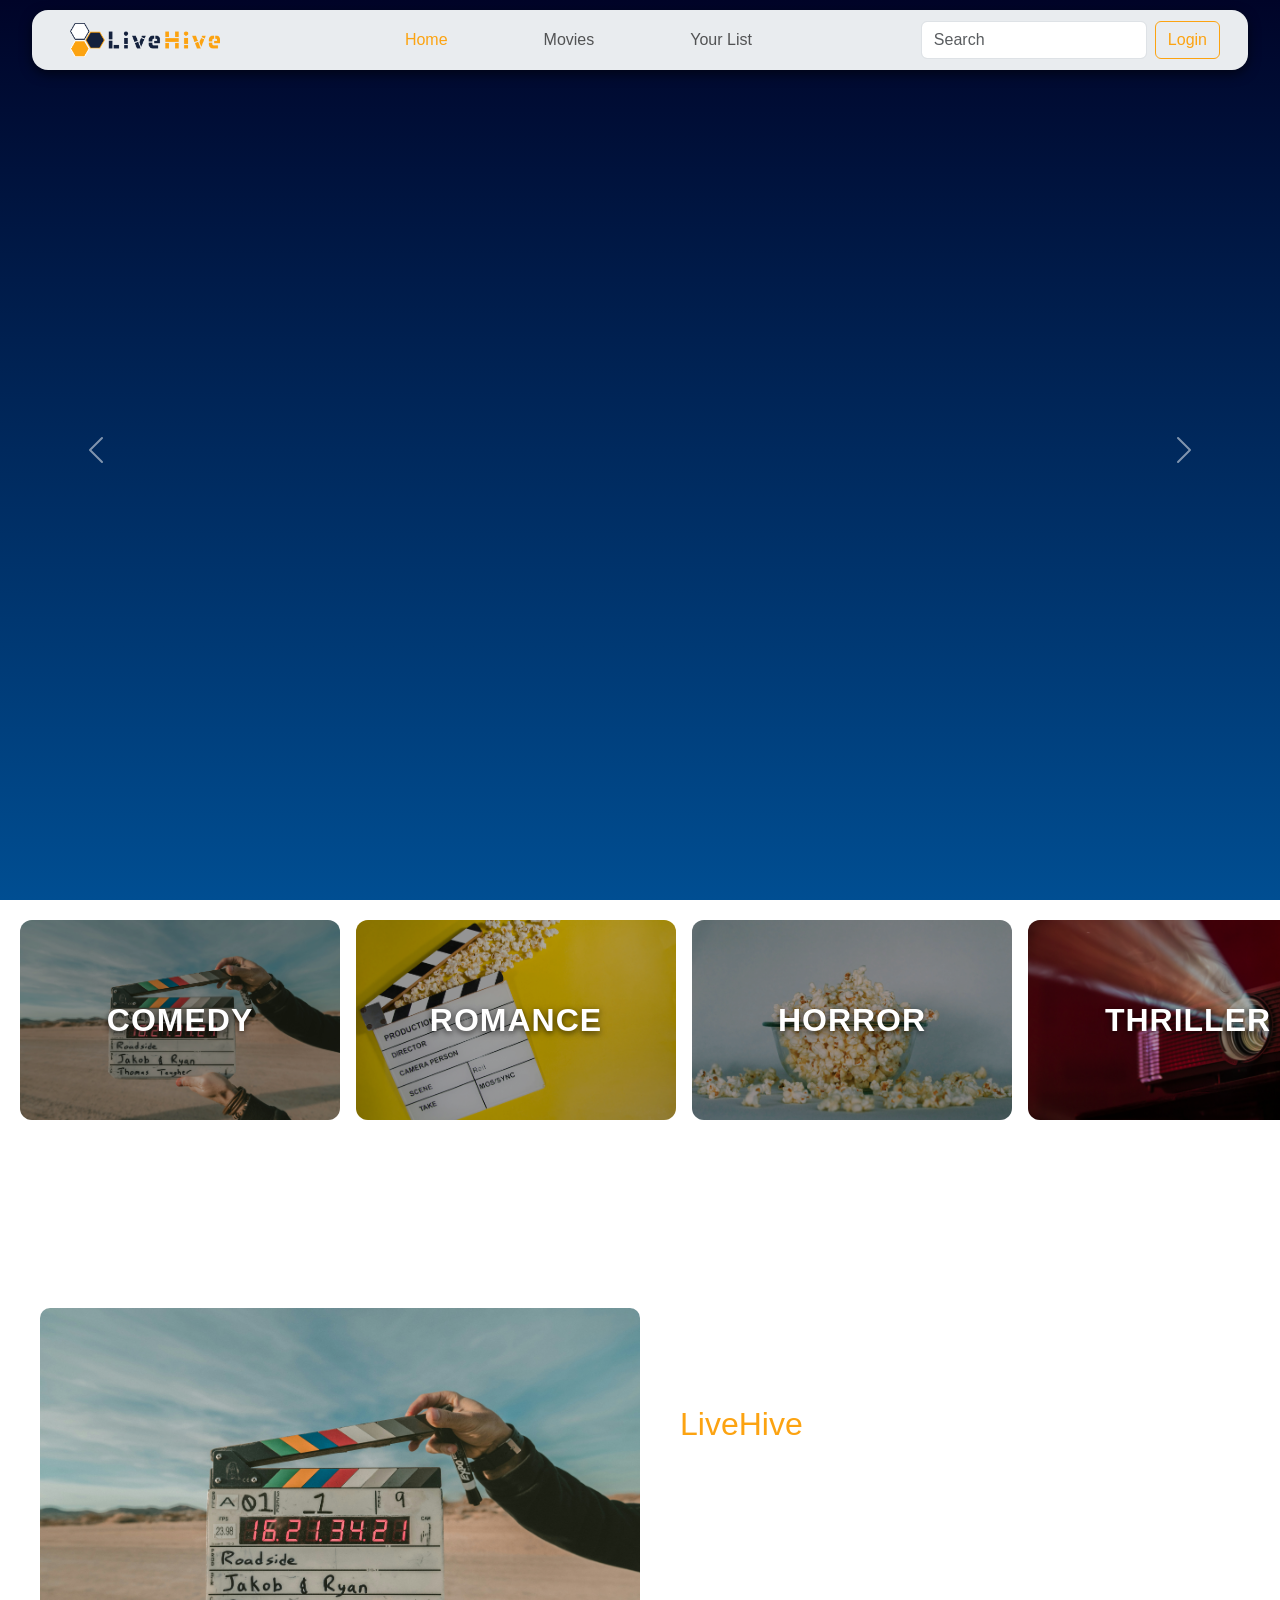
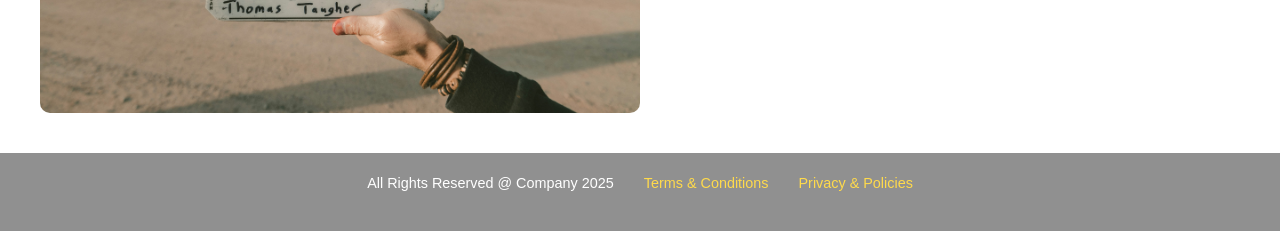
==== commit 4f3897d1: "Card changes and scroll carousel" ====
--- a/index.html
+++ b/index.html
@@ -8,7 +8,7 @@
 
   <meta name="author" content="The Runtime Errors">
   <meta name="keywords" content="">
-  <title>Home</title>
+  <title>Home | LiveHive</title>
 
   <link href="https://cdn.jsdelivr.net/npm/bootstrap@5.3.8/dist/css/bootstrap.min.css" rel="stylesheet"
     integrity="sha384-sRIl4kxILFvY47J16cr9ZwB07vP4J8+LH7qKQnuqkuIAvNWLzeN8tE5YBujZqJLB" crossorigin="anonymous">
@@ -16,207 +16,236 @@
 </head>
 
 <body>
-
-  <div class="container-fluid">
-    <div class="row" id="movieCards">
-
-    </div>
-  </div>
-
-   <nav class="navbar navbar-expand-lg fixed-top bg-body-secondary custom-navbar">
-  <div class="container-fluid">
-    <a class="navbar-brand" href="#">
-      <img src="assets/imgs/Logo.png" alt="Logo" style="max-width: 150px; margin-left: 10px;">
-    </a>
-    <button class="navbar-toggler" type="button" data-bs-toggle="collapse" data-bs-target="#navbarTogglerDemo02" aria-controls="navbarTogglerDemo02" aria-expanded="false" aria-label="Toggle navigation">
-      <span class="navbar-toggler-icon"></span>
+  <nav class="navbar navbar-expand-lg fixed-top bg-body-secondary custom-navbar">
+    <div class="container-fluid">
+      <a class="navbar-brand" href="index.html">
+        <img src="assets/imgs/Logo.png" alt="Logo" style="max-width: 150px; margin-left: 10px;">
+      </a>
+      <button class="navbar-toggler" type="button" data-bs-toggle="collapse" data-bs-target="#navbarTogglerDemo02"
+        aria-controls="navbarTogglerDemo02" aria-expanded="false" aria-label="Toggle navigation">
+        <span class="navbar-toggler-icon"></span>
+      </button>
+      <div class="collapse navbar-collapse" id="navbarTogglerDemo02">
+        <ul class="navbar-nav mx-auto mb-2 mb-lg-0">
+          <li class="nav-item"><a class="nav-link active" aria-current="page" href="index.html">Home</a></li>
+          <li class="nav-item"><a class="nav-link" href="pages/movie_list.html">Movies</a></li>
+          <li class="nav-item"><a class="nav-link" href="pages/watchlist.html">Your List</a></li>
+        </ul>
+        <form class="d-flex" role="search">
+          <input class="form-control me-2" type="search" placeholder="Search" aria-label="Search" />
+          <a href="pages/sign_up.html" class="btn btn-outline-success" type="submit">Login</a>
+        </form>
+      </div>
+    </div>
+  </nav>
+
+  <div id="carouselExampleFade" class="carousel slide carousel-fade" data-bs-ride="carousel">
+    <div id="header-carousel" class="carousel-inner">
+      <!-- <div class="carousel-item active">
+        <img src="assets/imgs/jakob-owens-CiUR8zISX60-unsplash.jpg" class="d-block w-100" alt="...">
+      </div>
+      <div class="carousel-item">
+        <img src="assets/imgs/gr-stocks-q8P8YoR6erg-unsplash.jpg" class="d-block w-100" alt="...">
+      </div>
+      <div class="carousel-item">
+        <img src="assets/imgs/georgia-vagim-ny-lHmsHYHk-unsplash.jpg" class="d-block w-100" alt="...">
+      </div>
+      <div class="carousel-item">
+        <img src="assets/imgs/alex-litvin-MAYsdoYpGuk-unsplash.jpg" class="d-block w-100" alt="...">
+      </div> -->
+    </div>
+    <button class="carousel-control-prev" type="button" data-bs-target="#carouselExampleFade" data-bs-slide="prev">
+      <span class="carousel-control-prev-icon" aria-hidden="true"></span>
+      <span class="visually-hidden">Previous</span>
     </button>
-    <div class="collapse navbar-collapse" id="navbarTogglerDemo02">
-      <ul class="navbar-nav mx-auto mb-2 mb-lg-0">
-        <li class="nav-item"><a class="nav-link active" aria-current="page" href="#">Home</a></li>
-        <li class="nav-item"><a class="nav-link" href="#">Movies</a></li>
-        <li class="nav-item"><a class="nav-link" href="#">Pricing</a></li>
-        <li class="nav-item"><a class="nav-link" href="#">Your List</a></li>
-      </ul>
-      <form class="d-flex" role="search">
-        <input class="form-control me-2" type="search" placeholder="Search" aria-label="Search"/>
-        <button class="btn btn-outline-success" type="submit">Login</button>
-      </form>
-    </div>
-  </div>
-</nav>
-
-<div id="carouselExampleFade" class="carousel slide carousel-fade" data-bs-ride="carousel">
-  <div class="carousel-inner">
-    <div class="carousel-item active">
-      <img src="assets/imgs/jakob-owens-CiUR8zISX60-unsplash.jpg" class="d-block w-100" alt="...">
-    </div>
-    <div class="carousel-item">
-      <img src="assets/imgs/gr-stocks-q8P8YoR6erg-unsplash.jpg" class="d-block w-100" alt="...">
-    </div>
-    <div class="carousel-item">
-      <img src="assets/imgs/georgia-vagim-ny-lHmsHYHk-unsplash.jpg" class="d-block w-100" alt="...">
-    </div>
-    <div class="carousel-item">
-      <img src="assets/imgs/alex-litvin-MAYsdoYpGuk-unsplash.jpg" class="d-block w-100" alt="...">
-    </div>
-  </div>
-  <button class="carousel-control-prev" type="button" data-bs-target="#carouselExampleFade" data-bs-slide="prev">
-    <span class="carousel-control-prev-icon" aria-hidden="true"></span>
-    <span class="visually-hidden">Previous</span>
-  </button>
-  <button class="carousel-control-next" type="button" data-bs-target="#carouselExampleFade" data-bs-slide="next">
-    <span class="carousel-control-next-icon" aria-hidden="true"></span>
-    <span class="visually-hidden">Next</span>
-  </button>
-</div>
-
-<div class="scroll-gallery">
-  <div class="image-card">
-    <img src="assets/imgs/jakob-owens-CiUR8zISX60-unsplash.jpg" alt="Image 1">
-    <div class="overlay-text">Comedy</div>
-  </div>
-
-  <div class="image-card">
-    <img src="assets/imgs/gr-stocks-q8P8YoR6erg-unsplash.jpg" alt="Image 2">
-    <div class="overlay-text">Romance</div>
-  </div>
-
-  <div class="image-card">
-    <img src="assets/imgs/georgia-vagim-ny-lHmsHYHk-unsplash.jpg" alt="Image 3">
-    <div class="overlay-text">Horror</div>
-  </div>
-
-  <div class="image-card">
-    <img src="assets/imgs/alex-litvin-MAYsdoYpGuk-unsplash.jpg" alt="Image 4">
-    <div class="overlay-text">Thriller</div>
-  </div>
-
-  <div class="image-card">
-    <img src="assets/imgs/jakob-owens-CiUR8zISX60-unsplash.jpg" alt="Image 1">
-    <div class="overlay-text">Comedy</div>
-  </div>
-
-  <div class="image-card">
-    <img src="assets/imgs/gr-stocks-q8P8YoR6erg-unsplash.jpg" alt="Image 2">
-    <div class="overlay-text">Romance</div>
-  </div>
-
-  <div class="image-card">
-    <img src="assets/imgs/georgia-vagim-ny-lHmsHYHk-unsplash.jpg" alt="Image 3">
-    <div class="overlay-text">Horror</div>
-  </div>
-
-  <div class="image-card">
-    <img src="assets/imgs/alex-litvin-MAYsdoYpGuk-unsplash.jpg" alt="Image 4">
-    <div class="overlay-text">Thriller</div>
-  </div>
-
-  <div class="image-card">
-    <img src="assets/imgs/jakob-owens-CiUR8zISX60-unsplash.jpg" alt="Image 1">
-    <div class="overlay-text">Comedy</div>
-  </div>
-
-  <div class="image-card">
-    <img src="assets/imgs/gr-stocks-q8P8YoR6erg-unsplash.jpg" alt="Image 2">
-    <div class="overlay-text">Romance</div>
-  </div>
-
-  <div class="image-card">
-    <img src="assets/imgs/georgia-vagim-ny-lHmsHYHk-unsplash.jpg" alt="Image 3">
-    <div class="overlay-text">Horror</div>
-  </div>
-
-  <div class="image-card">
-    <img src="assets/imgs/alex-litvin-MAYsdoYpGuk-unsplash.jpg" alt="Image 4">
-    <div class="overlay-text">Thriller</div>
+    <button class="carousel-control-next" type="button" data-bs-target="#carouselExampleFade" data-bs-slide="next">
+      <span class="carousel-control-next-icon" aria-hidden="true"></span>
+      <span class="visually-hidden">Next</span>
+    </button>
+  </div>
+
+  <div class="scroll-gallery">
+    <div class="image-card">
+      <img src="assets/imgs/jakob-owens-CiUR8zISX60-unsplash.jpg" alt="Image 1">
+      <div class="overlay-text">Comedy</div>
+    </div>
+
+    <div class="image-card">
+      <img src="assets/imgs/gr-stocks-q8P8YoR6erg-unsplash.jpg" alt="Image 2">
+      <div class="overlay-text">Romance</div>
+    </div>
+
+    <div class="image-card">
+      <img src="assets/imgs/georgia-vagim-ny-lHmsHYHk-unsplash.jpg" alt="Image 3">
+      <div class="overlay-text">Horror</div>
+    </div>
+
+    <div class="image-card">
+      <img src="assets/imgs/alex-litvin-MAYsdoYpGuk-unsplash.jpg" alt="Image 4">
+      <div class="overlay-text">Thriller</div>
+    </div>
+
+    <div class="image-card">
+      <img src="assets/imgs/jakob-owens-CiUR8zISX60-unsplash.jpg" alt="Image 1">
+      <div class="overlay-text">Comedy</div>
+    </div>
+
+    <div class="image-card">
+      <img src="assets/imgs/gr-stocks-q8P8YoR6erg-unsplash.jpg" alt="Image 2">
+      <div class="overlay-text">Romance</div>
+    </div>
+
+    <div class="image-card">
+      <img src="assets/imgs/georgia-vagim-ny-lHmsHYHk-unsplash.jpg" alt="Image 3">
+      <div class="overlay-text">Horror</div>
+    </div>
+
+    <div class="image-card">
+      <img src="assets/imgs/alex-litvin-MAYsdoYpGuk-unsplash.jpg" alt="Image 4">
+      <div class="overlay-text">Thriller</div>
+    </div>
+
+    <div class="image-card">
+      <img src="assets/imgs/jakob-owens-CiUR8zISX60-unsplash.jpg" alt="Image 1">
+      <div class="overlay-text">Comedy</div>
+    </div>
+
+    <div class="image-card">
+      <img src="assets/imgs/gr-stocks-q8P8YoR6erg-unsplash.jpg" alt="Image 2">
+      <div class="overlay-text">Romance</div>
+    </div>
+
+    <div class="image-card">
+      <img src="assets/imgs/georgia-vagim-ny-lHmsHYHk-unsplash.jpg" alt="Image 3">
+      <div class="overlay-text">Horror</div>
+    </div>
+
+    <div class="image-card">
+      <img src="assets/imgs/alex-litvin-MAYsdoYpGuk-unsplash.jpg" alt="Image 4">
+      <div class="overlay-text">Thriller</div>
+    </div>
+
+
+  </div>
+
+  <h1>Trending</h1>
+
+  <div id="top-10-movies" class="scrolling-wrapper">
+    <!-- <div class="card">
+      <img src="assets/imgs/jakob-owens-CiUR8zISX60-unsplash.jpg" class="card-img-top" alt="Movie 1">
+      <div class="card-body">
+        <h5 class="card-title">Movie 1</h5>
+        <p class="card-text">A short description.</p>
+      </div>
+    </div>
+
+    <div class="card">
+      <img src="assets/imgs/gr-stocks-q8P8YoR6erg-unsplash.jpg" class="card-img-top" alt="Movie 2">
+      <div class="card-body">
+        <h5 class="card-title">Movie 2</h5>
+        <p class="card-text">A short description.</p>
+      </div>
+    </div>
+
+    <div class="card">
+      <img src="assets/imgs/georgia-vagim-ny-lHmsHYHk-unsplash.jpg" class="card-img-top" alt="Movie 3">
+      <div class="card-body">
+        <h5 class="card-title">Movie 3</h5>
+        <p class="card-text">A short description.</p>
+      </div>
+    </div>
+
+    <div class="card">
+      <img src="assets/imgs/alex-litvin-MAYsdoYpGuk-unsplash.jpg" class="card-img-top" alt="Movie 4">
+      <div class="card-body">
+        <h5 class="card-title">Movie 4</h5>
+        <p class="card-text">A short description.</p>
+      </div>
+    </div>
+
+    <div class="card">
+      <img src="assets/imgs/jakob-owens-CiUR8zISX60-unsplash.jpg" class="card-img-top" alt="Movie 1">
+      <div class="card-body">
+        <h5 class="card-title">Movie 5</h5>
+        <p class="card-text">A short description.</p>
+      </div>
+    </div>
+
+    <div class="card">
+      <img src="assets/imgs/gr-stocks-q8P8YoR6erg-unsplash.jpg" class="card-img-top" alt="Movie 2">
+      <div class="card-body">
+        <h5 class="card-title">Movie 6</h5>
+        <p class="card-text">A short description.</p>
+      </div>
+    </div>
+
+    <div class="card">
+      <img src="assets/imgs/georgia-vagim-ny-lHmsHYHk-unsplash.jpg" class="card-img-top" alt="Movie 3">
+      <div class="card-body">
+        <h5 class="card-title">Movie 7</h5>
+        <p class="card-text">A short description.</p>
+      </div>
+    </div>
+
+    <div class="card">
+      <img src="assets/imgs/alex-litvin-MAYsdoYpGuk-unsplash.jpg" class="card-img-top" alt="Movie 4">
+      <div class="card-body">
+        <h5 class="card-title">Movie 8</h5>
+        <p class="card-text">A short description.</p>
+      </div>
+    </div> -->
+
   </div>
 
   
-</div>
-
-<h1>Trending</h1>
-
-<div class="scrolling-wrapper">
-  <div class="card">
-    <img src="assets/imgs/gr-stocks-q8P8YoR6erg-unsplash.jpg" class="card-img-top" alt="Movie 2">
-    <h5 class="card-title">Movie 2</h5>
-    <div class="card-body">
-      <p class="card-text">A short description.</p>
-    </div>
-  </div>
-
-
-  <div class="card">
-    <img src="assets/imgs/gr-stocks-q8P8YoR6erg-unsplash.jpg" class="card-img-top" alt="Movie 2">
-    <h5 class="card-title">Movie 2</h5> 
-    <div class="card-body">
-      <p class="card-text">A short description.</p>
-    </div>
-  </div>
-
-
-  <div class="card">
-    <img src="assets/imgs/georgia-vagim-ny-lHmsHYHk-unsplash.jpg" class="card-img-top" alt="Movie 3">
-    <div class="card-body">
-      <h5 class="card-title">Movie 3</h5>
-      <p class="card-text">A short description.</p>
-    </div>
-  </div>
-
-  <div class="card">
-    <img src="assets/imgs/alex-litvin-MAYsdoYpGuk-unsplash.jpg" class="card-img-top" alt="Movie 4">
-    <div class="card-body">
-      <h5 class="card-title">Movie 4</h5>
-      <p class="card-text">A short description.</p>
-    </div>
-  </div>
-
-  <div class="card">
-    <img src="assets/imgs/jakob-owens-CiUR8zISX60-unsplash.jpg" class="card-img-top" alt="Movie 1">
-    <div class="card-body">
-      <h5 class="card-title">Movie 5</h5>
-      <p class="card-text">A short description.</p>
-    </div>
-  </div>
-
-  <div class="card">
-    <img src="assets/imgs/gr-stocks-q8P8YoR6erg-unsplash.jpg" class="card-img-top" alt="Movie 2">
-    <div class="card-body">
-      <h5 class="card-title">Movie 6</h5>
-      <p class="card-text">A short description.</p>
-    </div>
-  </div>
-
-  <div class="card">
-    <img src="assets/imgs/georgia-vagim-ny-lHmsHYHk-unsplash.jpg" class="card-img-top" alt="Movie 3">
-    <div class="card-body">
-      <h5 class="card-title">Movie 7</h5>
-      <p class="card-text">A short description.</p>
-    </div>
-  </div>
-
-  <div class="card">
-    <img src="assets/imgs/alex-litvin-MAYsdoYpGuk-unsplash.jpg" class="card-img-top" alt="Movie 4">
-    <div class="card-body">
-      <h5 class="card-title">Movie 8</h5>
-      <p class="card-text">A short description.</p>
-    </div>
-  </div>
-
-</div>
-
-<div class="image-text-full">
-  <img src="assets/imgs/jakob-owens-CiUR8zISX60-unsplash.jpg" alt="Sample Image">
-  <div class="text-block">
-    <h2>Beautiful Sunset</h2>
-    <p>
-      Experience the serene beauty of nature as the sun dips below the horizon,
-      painting the sky with vibrant hues of orange and pink. Perfect for evening relaxation.
-    </p>
-  </div>
-</div>
-
+  <div class="image-text-full">
+    <img src="assets/imgs/jakob-owens-CiUR8zISX60-unsplash.jpg" alt="Sample Image">
+    <div class="text-block">
+      <h2>LiveHive</h2>
+      <p>
+        LiveHive is a modern movie website where film lovers can stream, discover, and discuss their favorite titles. 
+        With a sleek design and personalized recommendations, LiveHive brings the buzz of cinema straight to your screen — from blockbuster premieres to hidden indie gems, all in one vibrant hive of entertainment.
+      </p>
+    </div>
+  </div>
+
+<footer class="site-footer">
+  <div class="footer-container">
+    <p class="footer-item">All Rights Reserved @ Company 2025</p>
+    <p class="footer-item"><a href="#">Terms & Conditions</a></p>
+    <p class="footer-item"><a href="#">Privacy & Policies</a></p>
+  </div>
+</footer>
+
+<script>
+  const scrollContainer = document.querySelector('.scrolling-wrapper');
+
+  scrollContainer.addEventListener('wheel', (e) => {
+    e.preventDefault();
+
+    const scrollSpeed = 3;
+
+    scrollContainer.scrollBy({
+      left: e.deltaY * scrollSpeed,
+      behavior: 'smooth'
+    });
+  });
+</script>
+
+<script>
+  const gallery = document.querySelector('.scroll-gallery');
+
+  gallery.addEventListener('wheel', (e) => {
+    e.preventDefault();
+
+    const scrollSpeed = 3;
+
+    gallery.scrollBy({
+      left: e.deltaY * scrollSpeed,
+      behavior: 'smooth'
+    });
+  });
+</script>
 
 
   <script src="https://cdn.jsdelivr.net/npm/bootstrap@5.3.8/dist/js/bootstrap.bundle.min.js"
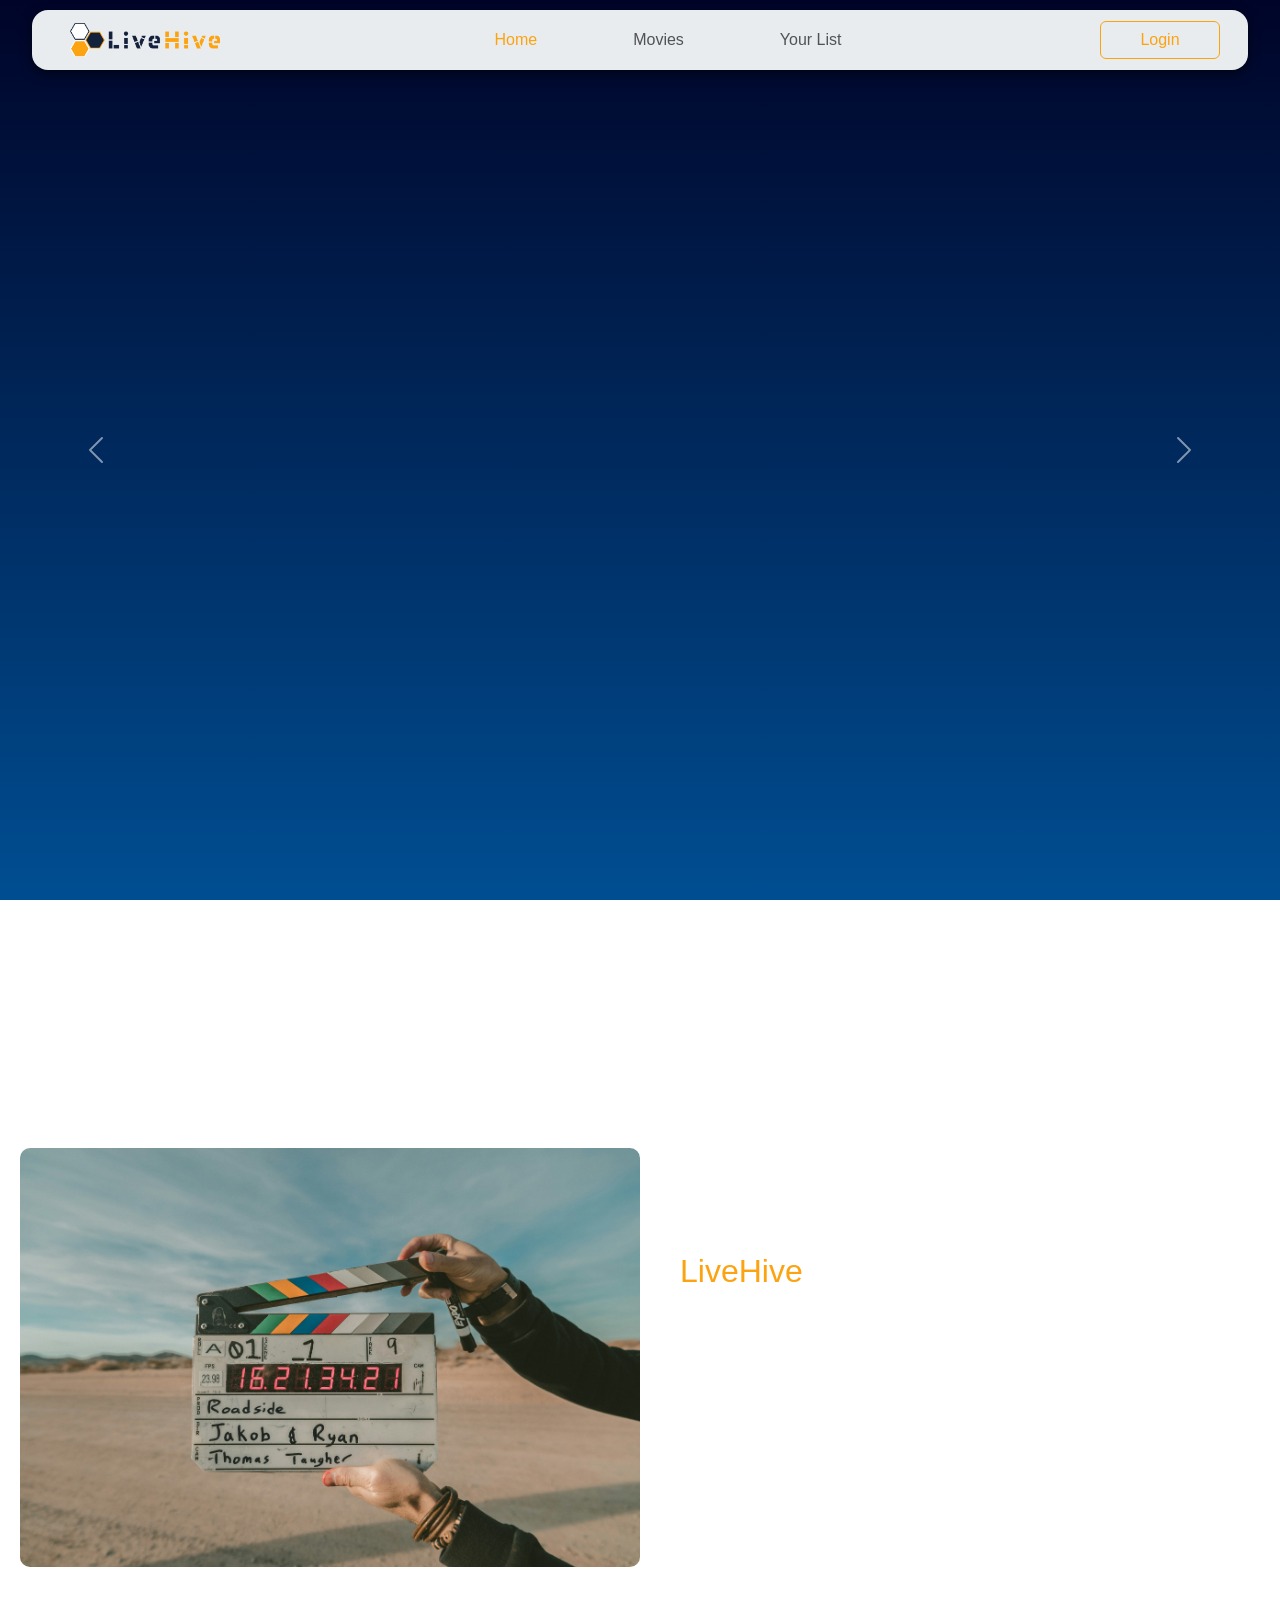
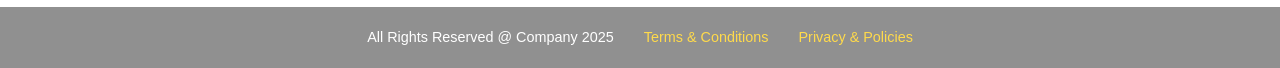
==== commit 5e02fbc1: "03-11-2025 Update Added Watchlist logic" ====
--- a/index.html
+++ b/index.html
@@ -7,7 +7,8 @@
   <meta name="viewport" content="width-device-width, initial-scale-1.0">
 
   <meta name="author" content="The Runtime Errors">
-  <meta name="keywords" content="">
+  <meta name="description" content="Stream your favorite movies and shows anytime, anywhere. Discover trending titles, new releases, and personalized recommendations.">
+  <meta name="keywords" content="streaming, movies, tv shows, online streaming, watch online, new releases, trending titles, entertainment, video on demand, film streaming, series, binge watch">
   <title>Home | LiveHive</title>
 
   <link href="https://cdn.jsdelivr.net/npm/bootstrap@5.3.8/dist/css/bootstrap.min.css" rel="stylesheet"
@@ -16,7 +17,7 @@
 </head>
 
 <body>
-  <nav class="navbar navbar-expand-lg fixed-top bg-body-secondary custom-navbar">
+  <nav id="homeNav" class="navbar navbar-expand-lg fixed-top bg-body-secondary custom-navbar">
     <div class="container-fluid">
       <a class="navbar-brand" href="index.html">
         <img src="assets/imgs/Logo.png" alt="Logo" style="max-width: 150px; margin-left: 10px;">
@@ -31,10 +32,7 @@
           <li class="nav-item"><a class="nav-link" href="pages/movie_list.html">Movies</a></li>
           <li class="nav-item"><a class="nav-link" href="pages/watchlist.html">Your List</a></li>
         </ul>
-        <form class="d-flex" role="search">
-          <input class="form-control me-2" type="search" placeholder="Search" aria-label="Search" />
-          <a href="pages/sign_up.html" class="btn btn-outline-success" type="submit">Login</a>
-        </form>
+        <a href="pages/sign_up.html" id="navLogin" class="btn btn-outline-success nav-login" type="submit">Login</a>
       </div>
     </div>
   </nav>
@@ -64,8 +62,8 @@
     </button>
   </div>
 
-  <div class="scroll-gallery">
-    <div class="image-card">
+  <div id="main-genre-cards" class="scroll-gallery">
+    <!-- <div class="image-card">
       <img src="assets/imgs/jakob-owens-CiUR8zISX60-unsplash.jpg" alt="Image 1">
       <div class="overlay-text">Comedy</div>
     </div>
@@ -123,9 +121,7 @@
     <div class="image-card">
       <img src="assets/imgs/alex-litvin-MAYsdoYpGuk-unsplash.jpg" alt="Image 4">
       <div class="overlay-text">Thriller</div>
-    </div>
-
-
+    </div> -->
   </div>
 
   <h1>Trending</h1>
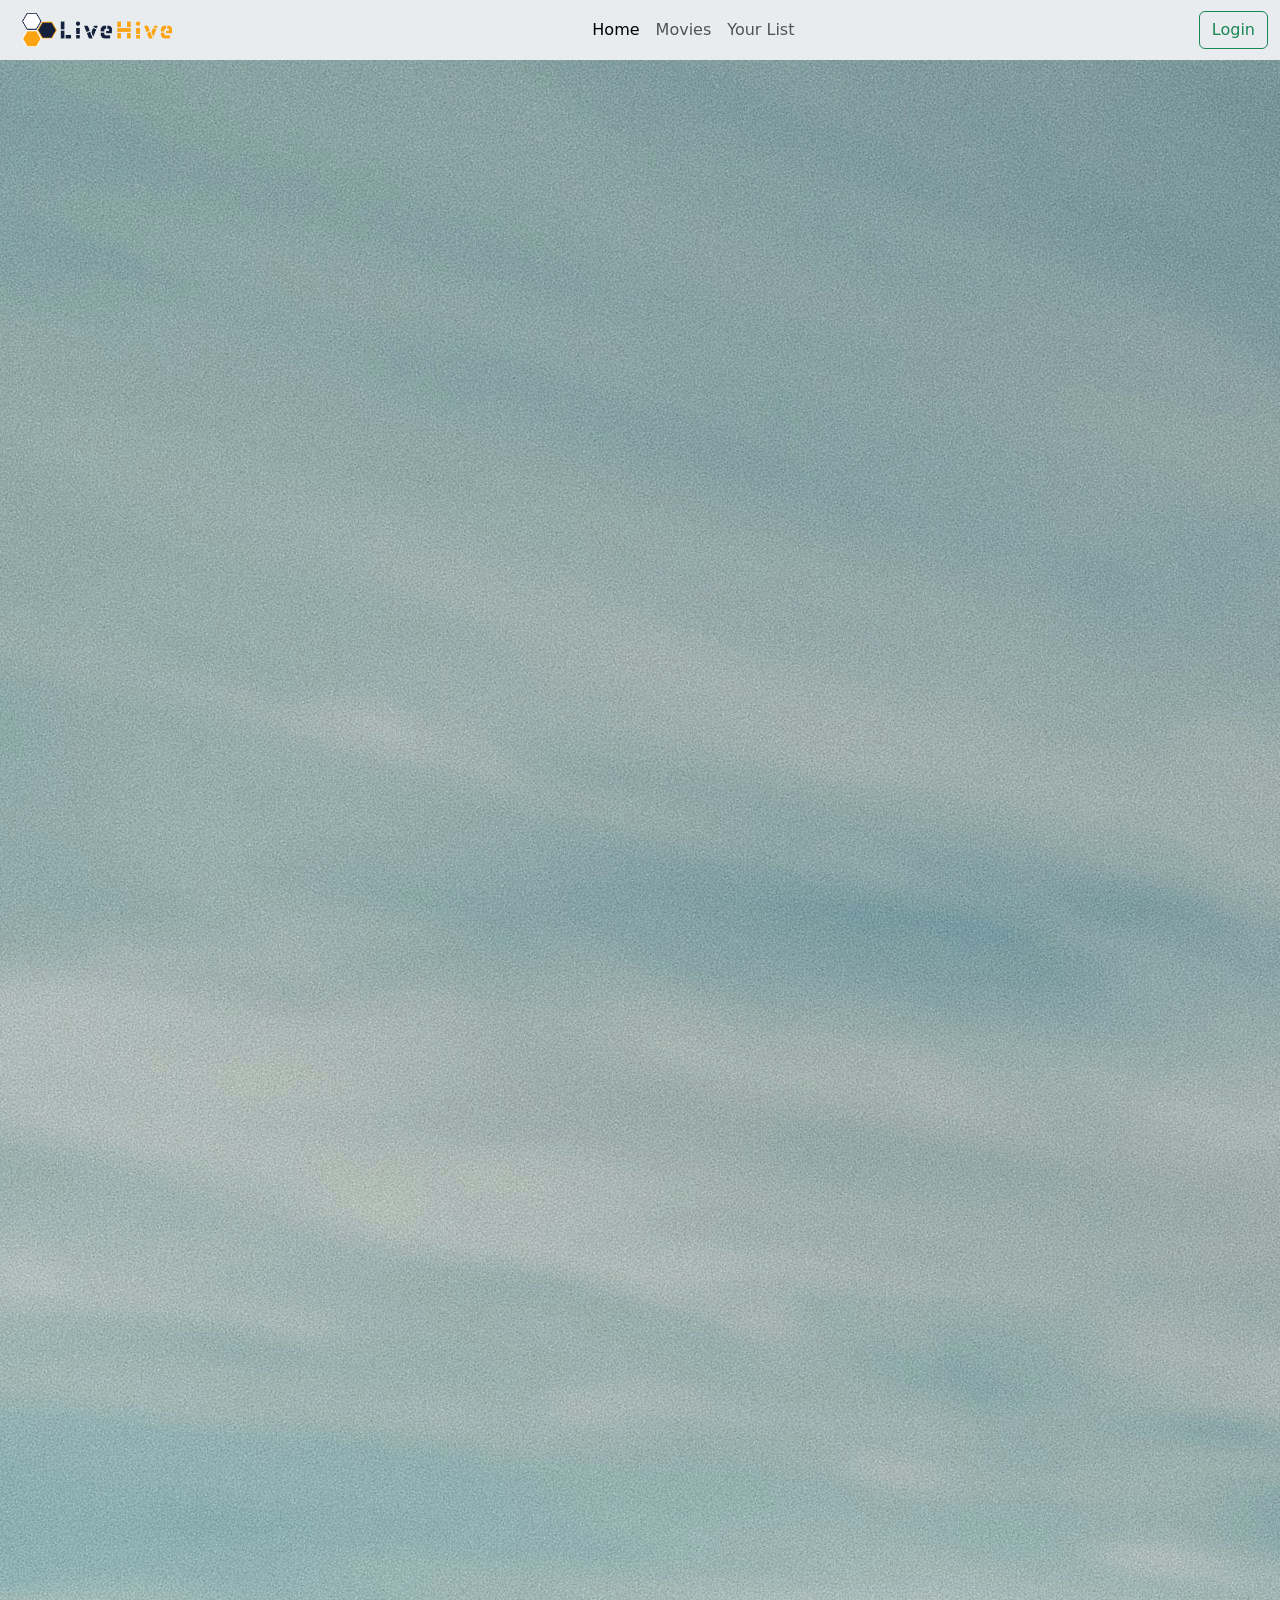
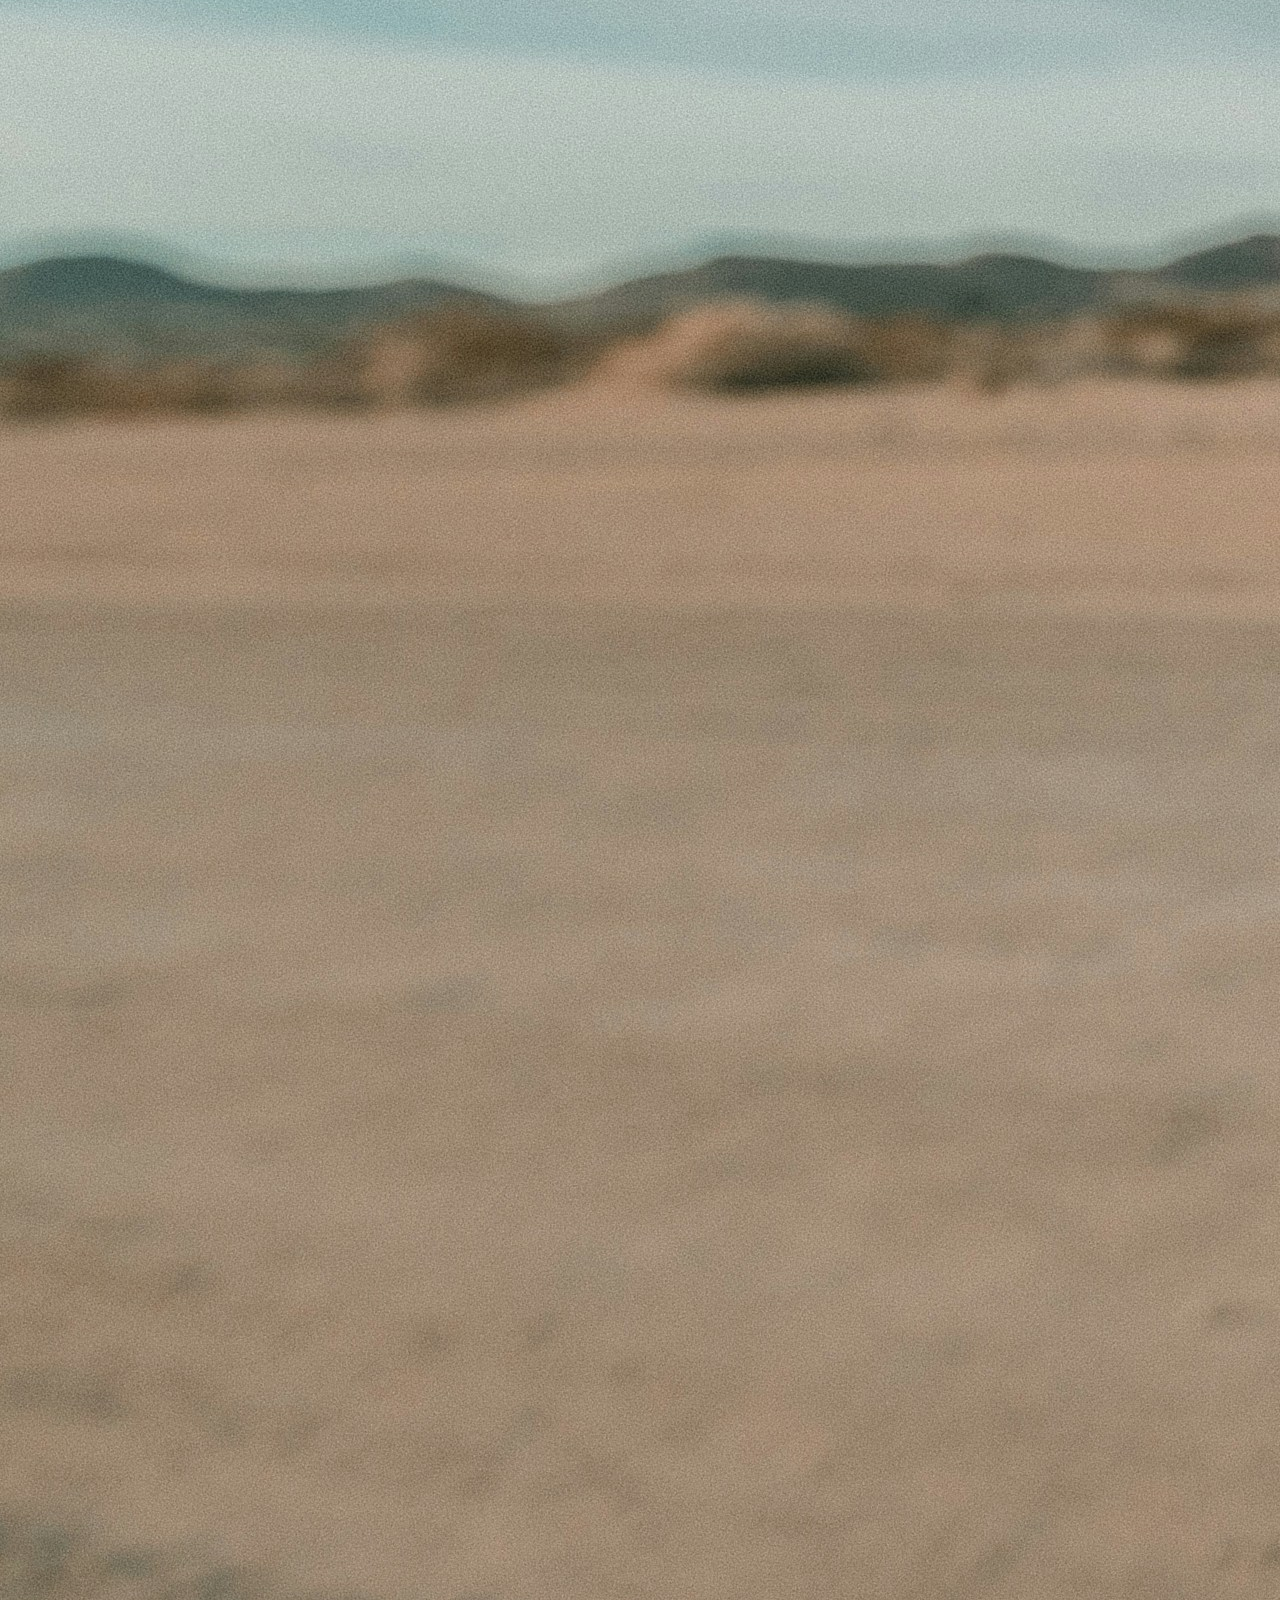
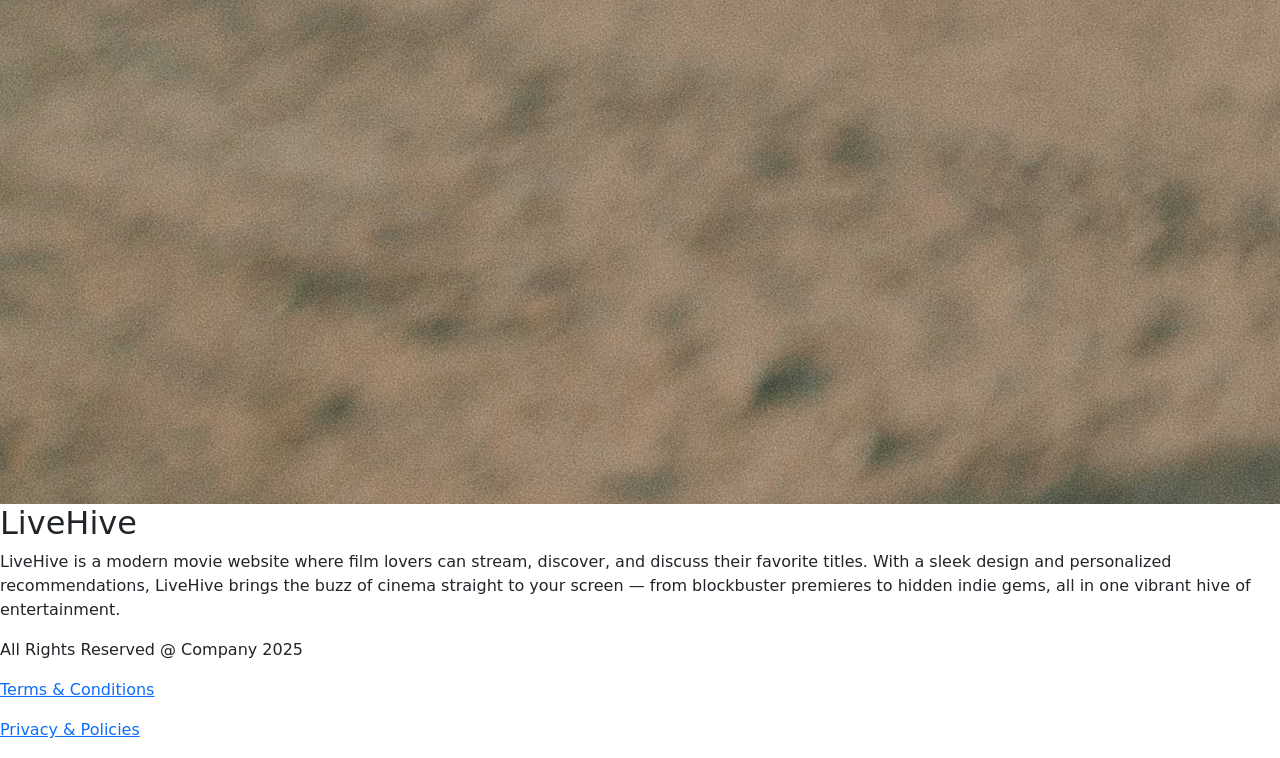
==== commit ab9a7b11: "Merge branch 'main' into Wihan_Homepage" ====
--- a/index.html
+++ b/index.html
@@ -251,4 +251,4 @@
   <script src="js/script.js"></script>
 </body>
 
-</html>+</html>
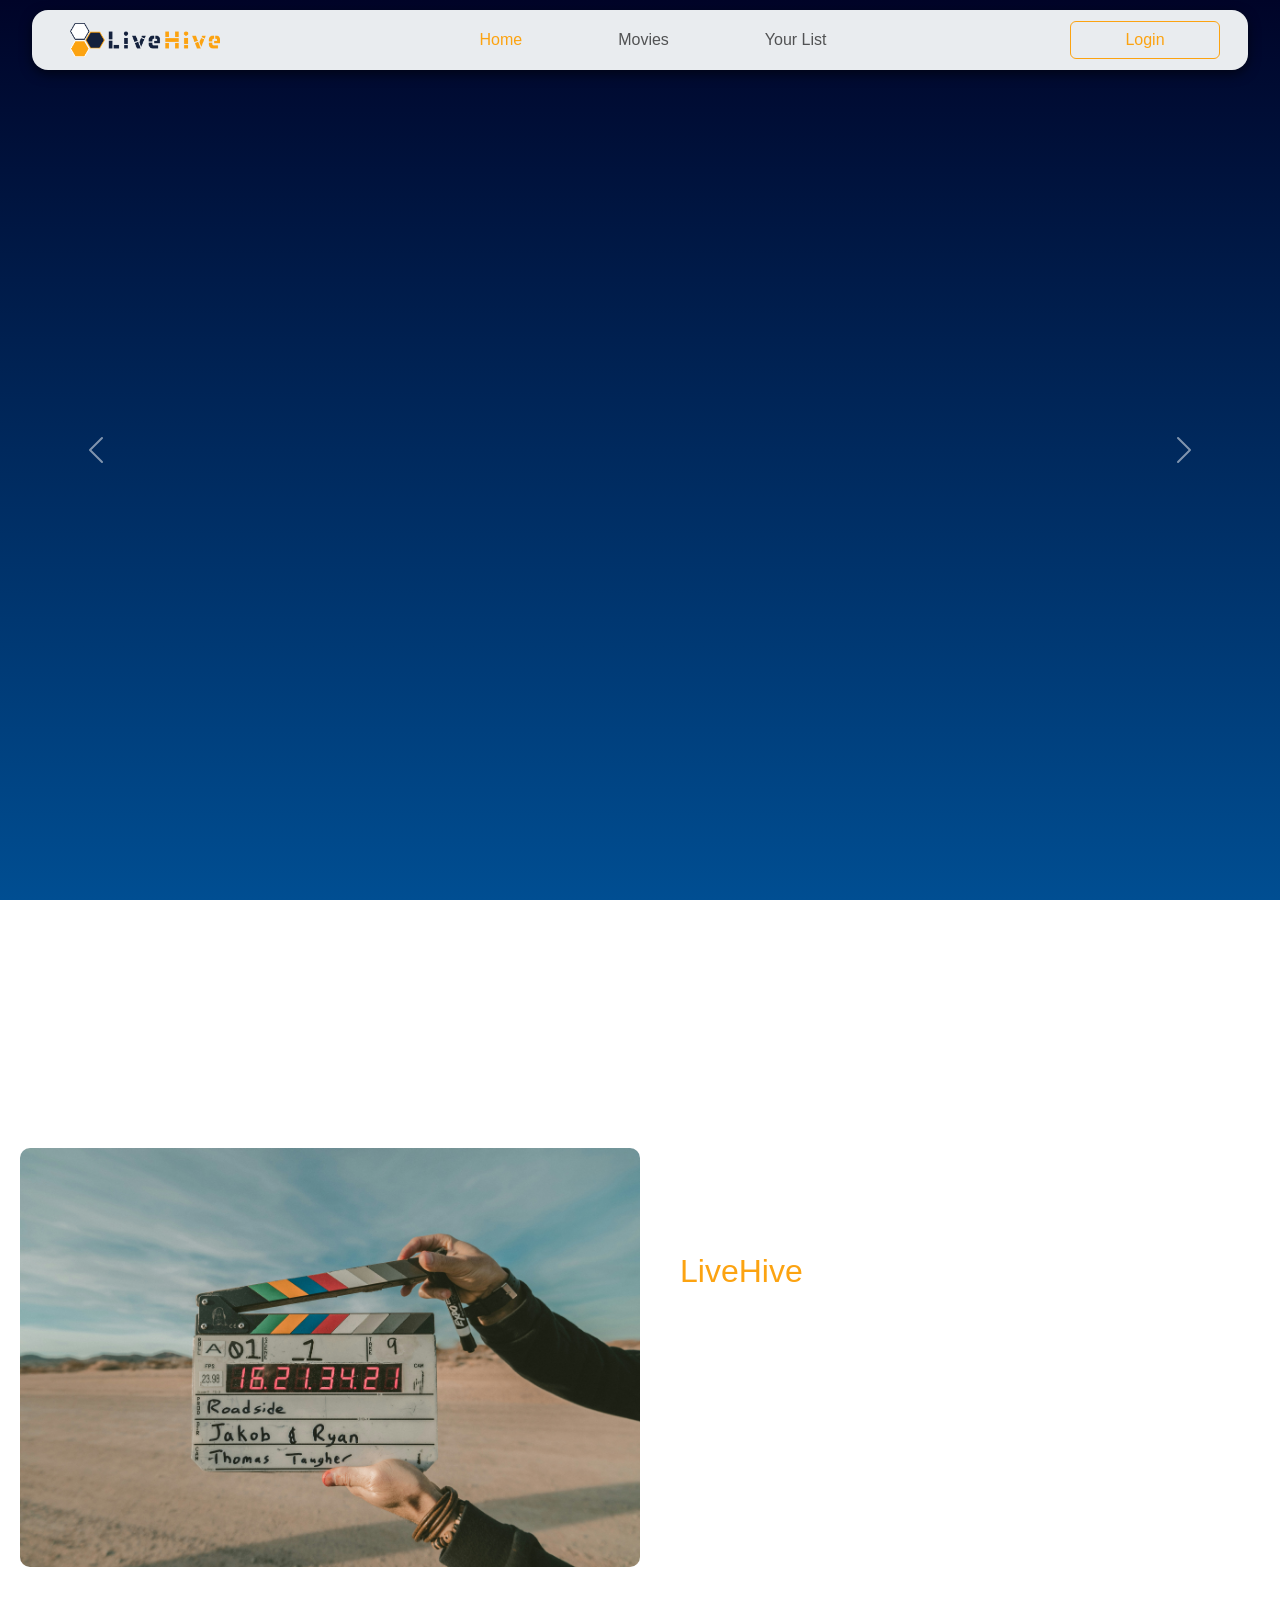
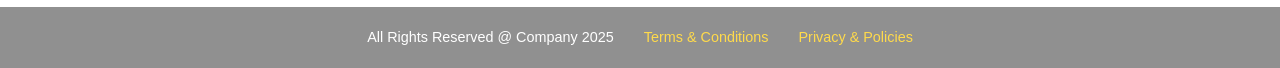
==== commit fa07e0ae: "Push V01.00 Combined all documents to work around merge issues" ====
--- a/index.html
+++ b/index.html
@@ -251,4 +251,4 @@
   <script src="js/script.js"></script>
 </body>
 
-</html>
+</html>
